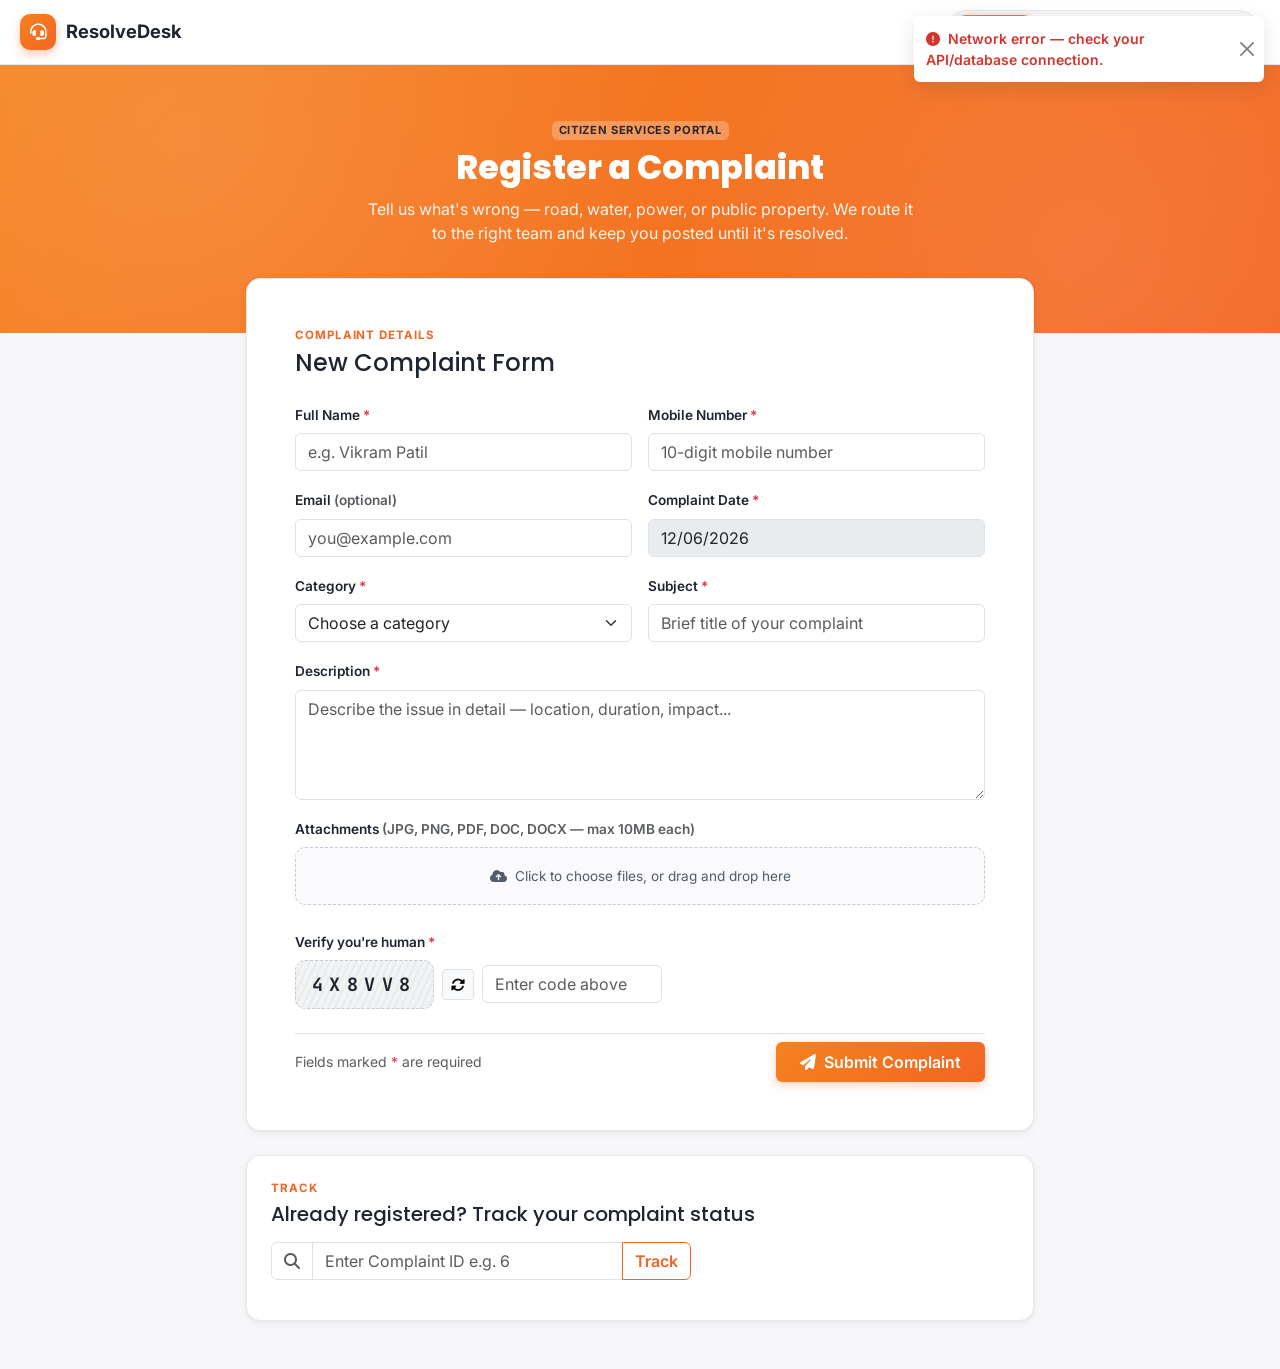
==== index.html @ b67fa954 "add replace Public Form to Index file" ====
<!DOCTYPE html>
<html lang="en">
<head>
<meta charset="UTF-8">
<meta name="viewport" content="width=device-width, initial-scale=1.0">
<title>ResolveDesk — Complaint Management System</title>
<link rel="preconnect" href="https://fonts.googleapis.com">
<link href="https://fonts.googleapis.com/css2?family=Poppins:wght@500;600;700;800&family=Inter:wght@400;500;600;700&family=JetBrains+Mono:wght@500;600&display=swap" rel="stylesheet">
<link rel="stylesheet" href="https://cdnjs.cloudflare.com/ajax/libs/bootstrap/5.3.3/css/bootstrap.min.css">
<link rel="stylesheet" href="https://cdnjs.cloudflare.com/ajax/libs/font-awesome/6.5.1/css/all.min.css">
<style>
:root{
  --brand-1:#f5821f;
  --brand-2:#f36523;
  --brand-grad: linear-gradient(135deg, var(--brand-1), var(--brand-2));
  --ink:#1e2530;
  --ink-soft:#525b6b;
  --bg:#f7f7f9;
  --card:#ffffff;
  --line:#e8e8ec;
  --st-pending:#8a8f98;
  --st-assigned:#2f6fed;
  --st-progress:#f36523;
  --st-completed:#1aa260;
  --st-closed:#0b6b3a;
  --st-rejected:#d5342c;
  --radius:14px;
  --shadow: 0 2px 10px rgba(30,37,48,.06), 0 1px 2px rgba(30,37,48,.05);
}
*{box-sizing:border-box;}
body{
  font-family:'Inter',sans-serif;
  background:var(--bg);
  color:var(--ink);
  margin:0;
}
h1,h2,h3,h4,h5,.brand-font{font-family:'Poppins',sans-serif;}
.mono{font-family:'JetBrains Mono',monospace;}
a{text-decoration:none;}

/* ---------- Topbar ---------- */
.topbar{
  background:var(--card);
  border-bottom:1px solid var(--line);
  padding:.65rem 1.25rem;
  display:flex;
  align-items:center;
  justify-content:space-between;
  position:sticky;
  top:0;
  z-index:1000;
}
.brand{
  display:flex;
  align-items:center;
  gap:.6rem;
  font-weight:700;
  font-size:1.15rem;
}
.brand .mark{
  width:36px;height:36px;border-radius:10px;
  background:var(--brand-grad);
  display:flex;align-items:center;justify-content:center;
  color:#fff;font-size:1.05rem;
  box-shadow:0 4px 10px rgba(243,101,35,.35);
}
.role-switch{
  display:flex;
  background:var(--bg);
  border:1px solid var(--line);
  border-radius:999px;
  padding:4px;
  gap:2px;
}
.role-switch button{
  border:none;background:transparent;
  padding:.4rem 1rem;
  border-radius:999px;
  font-weight:600;
  font-size:.85rem;
  color:var(--ink-soft);
  transition:.15s;
}
.role-switch button.active{
  background:var(--brand-grad);
  color:#fff;
  box-shadow:0 2px 8px rgba(243,101,35,.35);
}

/* ---------- Layout ---------- */
.app-shell{display:flex; min-height:calc(100vh - 62px);}
.sidebar{
  width:250px;
  background:var(--ink);
  color:#c9cedb;
  flex-shrink:0;
  padding:1.1rem .8rem;
}
.sidebar .side-section-title{
  font-size:.7rem;
  text-transform:uppercase;
  letter-spacing:.08em;
  color:#7c8394;
  margin:1.1rem .6rem .4rem;
  font-weight:700;
}
.sidebar a.nav-item{
  display:flex;align-items:center;gap:.65rem;
  padding:.55rem .7rem;
  border-radius:9px;
  color:#c9cedb;
  font-size:.89rem;
  font-weight:500;
  margin-bottom:2px;
}
.sidebar a.nav-item i{width:18px;text-align:center;color:#8890a0;}
.sidebar a.nav-item:hover{background:#2a3140;color:#fff;}
.sidebar a.nav-item.active{
  background:var(--brand-grad);
  color:#fff;
}
.sidebar a.nav-item.active i{color:#fff;}
.main{flex:1; padding:1.4rem 1.6rem; min-width:0;}

/* ---------- Cards ---------- */
.card-flat{
  background:var(--card);
  border:1px solid var(--line);
  border-radius:var(--radius);
  box-shadow:var(--shadow);
}
.stat-card{
  padding:1.1rem 1.2rem;
  display:flex;
  align-items:center;
  gap:.9rem;
}
.stat-card .icon-wrap{
  width:46px;height:46px;border-radius:12px;
  display:flex;align-items:center;justify-content:center;
  font-size:1.1rem;color:#fff;flex-shrink:0;
}
.stat-card .num{font-size:1.5rem;font-weight:700;font-family:'Poppins',sans-serif;line-height:1;}
.stat-card .label{font-size:.78rem;color:var(--ink-soft);font-weight:500;margin-top:2px;}

/* ---------- Badges ---------- */
.badge-status{
  padding:.32rem .7rem;
  border-radius:999px;
  font-size:.72rem;
  font-weight:600;
  color:#fff;
  letter-spacing:.02em;
  display:inline-block;
}
.b-pending, .bar.b-Pending {background:var(--st-pending);}
.b-assigned, .bar.b-assigned {background:var(--st-assigned);}
.b-progress, .bar.b-progress {background:var(--st-progress);}
.b-completed, .bar.b-completed {background:var(--st-completed);}
.b-closed, .bar.b-closed {background:var(--st-closed);}
.b-rejected, .bar.b-rejected {background:var(--st-rejected);}

.priority-High{color:#d5342c;font-weight:700;}
.priority-Medium{color:#c98a12;font-weight:700;}
.priority-Low{color:#1aa260;font-weight:700;}

/* ---------- Buttons ---------- */
.btn-brand{
  background:var(--brand-grad);
  border:none;color:#fff;font-weight:600;
  box-shadow:0 3px 10px rgba(243,101,35,.3);
}
.btn-brand:hover{color:#fff; filter:brightness(1.05);}
.btn-outline-brand{
  border:1.5px solid var(--brand-2);
  color:var(--brand-2);
  font-weight:600;
  background:transparent;
}
.btn-outline-brand:hover{background:var(--brand-2);color:#fff;}

/* ---------- Tables ---------- */
.table-clean thead th{
  font-size:.72rem;
  text-transform:uppercase;
  letter-spacing:.05em;
  color:var(--ink-soft);
  background:#fafafb;
  border-bottom:1px solid var(--line);
  font-weight:700;
  white-space:nowrap;
}
.table-clean td{
  font-size:.87rem;
  vertical-align:middle;
}
.table-clean tbody tr:hover{background:#fff8f2;}
.icon-btn{
  width:32px;height:32px;border-radius:8px;
  display:inline-flex;align-items:center;justify-content:center;
  border:1px solid var(--line);
  background:#fff;color:var(--ink-soft);
  margin-right:3px;
  font-size:.8rem;
}
.icon-btn:hover{background:var(--bg);}
.icon-btn.view:hover{color:#2f6fed;border-color:#2f6fed;}
.icon-btn.edit:hover{color:var(--brand-2);border-color:var(--brand-2);}
.icon-btn.del:hover{color:#d5342c;border-color:#d5342c;}

/* ---------- Public page ---------- */
.public-hero{
  background:var(--brand-grad);
  color:#fff;
  padding:3.2rem 1rem 5.5rem;
  text-align:center;
  position:relative;
  overflow:hidden;
}
.public-hero::before{
  content:"";
  position:absolute; inset:0;
  background-image: radial-gradient(circle at 15% 30%, rgba(255,255,255,.12) 0, transparent 45%),
                     radial-gradient(circle at 85% 70%, rgba(255,255,255,.10) 0, transparent 40%);
}
.public-hero h1{font-size:2.1rem;font-weight:800;position:relative;}
.public-hero p{opacity:.92;max-width:560px;margin:.5rem auto 0;position:relative;}
.form-shell{
  max-width:820px;
  margin:-3.4rem auto 3rem;
  padding:0 1rem;
  position:relative;
}
.section-label{
  font-size:.72rem;font-weight:700;letter-spacing:.08em;
  text-transform:uppercase;color:var(--brand-2);
  margin-bottom:.3rem;
}
.form-label{font-weight:600;font-size:.85rem;color:var(--ink);}
.form-control:focus,.form-select:focus{
  border-color:var(--brand-2);
  box-shadow:0 0 0 .2rem rgba(243,101,35,.15);
}
.captcha-box{
  background:#f2f3f5;
  border:1px dashed #c7c9d1;
  border-radius:10px;
  padding:.6rem 1rem;
  font-family:'JetBrains Mono',monospace;
  font-weight:700;
  letter-spacing:.35em;
  font-size:1.15rem;
  color:var(--ink);
  user-select:none;
  display:inline-block;
  background-image: repeating-linear-gradient(115deg, rgba(0,0,0,.03) 0 2px, transparent 2px 6px);
}
.file-drop{
  border:1.5px dashed #c7c9d1;
  border-radius:10px;
  padding:1.1rem;
  text-align:center;
  color:var(--ink-soft);
  background:#fafafc;
  cursor:pointer;
  font-size:.85rem;
}
.file-drop:hover{border-color:var(--brand-2); color:var(--brand-2);}
.file-chip{
  display:inline-flex;align-items:center;gap:.4rem;
  background:#fff2e8;color:var(--brand-2);
  border:1px solid #ffd9b8;
  border-radius:8px;
  padding:.25rem .6rem;
  font-size:.78rem;
  margin:3px 4px 0 0;
}
.file-chip i.remove{cursor:pointer;color:#b3552a;}

/* ---------- Timeline / Stepper (signature element) ---------- */
.stepper{
  display:flex;
  align-items:flex-start;
  justify-content:space-between;
  padding:1.2rem .5rem .4rem;
  position:relative;
}
.stepper::before{
  content:"";
  position:absolute;
  top:31px; left:8%; right:8%;
  height:3px;
  background:var(--line);
  z-index:0;
}
.stepper .step{
  position:relative;z-index:1;
  flex:1;
  display:flex;flex-direction:column;align-items:center;
  text-align:center;
}
.stepper .dot{
  width:38px;height:38px;border-radius:50%;
  background:#fff;border:3px solid var(--line);
  display:flex;align-items:center;justify-content:center;
  color:#c3c6cf; font-size:.85rem;
  transition:.2s;
}
.stepper .step.done .dot{
  background:var(--brand-grad);border-color:transparent;color:#fff;
  box-shadow:0 3px 8px rgba(243,101,35,.35);
}
.stepper .step.current .dot{
  border-color:var(--brand-2); color:var(--brand-2); background:#fff8f2;
  animation:pulse 1.8s infinite;
}
@keyframes pulse{
  0%{box-shadow:0 0 0 0 rgba(243,101,35,.35);}
  70%{box-shadow:0 0 0 8px rgba(243,101,35,0);}
  100%{box-shadow:0 0 0 0 rgba(243,101,35,0);}
}
.stepper .step-label{font-size:.72rem;font-weight:600;margin-top:.4rem;color:var(--ink-soft);max-width:80px;}
.stepper .step.done .step-label, .stepper .step.current .step-label{color:var(--ink);}

/* ---------- Misc ---------- */
.chart-bars{display:flex;align-items:flex-end;gap:.9rem;height:160px;padding:0 .3rem;}
.chart-bars .bar-col{flex:1;display:flex;flex-direction:column;align-items:center;justify-content:flex-end;height:100%;}
.chart-bars .bar{width:100%;max-width:34px;border-radius:6px 6px 0 0;background:var(--brand-grad);transition:.4s;}
.chart-bars .bar-val{font-size:.72rem;font-weight:700;margin-bottom:2px;}
.chart-bars .bar-name{font-size:.68rem;color:var(--ink-soft);margin-top:.4rem;text-align:center;}

.section-title{font-weight:700;font-size:1.05rem;margin-bottom:0;}
.page-header{display:flex;align-items:center;justify-content:space-between;margin-bottom:1.1rem;flex-wrap:wrap;gap:.6rem;}
.thumb-preview{width:64px;height:64px;object-fit:cover;border-radius:8px;border:1px solid var(--line);}
.empty-state{padding:3rem 1rem;text-align:center;color:var(--ink-soft);}
.empty-state i{font-size:2.2rem;color:#d8dae0;margin-bottom:.6rem;}
.view-page{display:none;}
.view-page.active{display:block;}
.toast-container{z-index:2000;}
.progress-thin{height:6px;border-radius:4px;}
.progress-thin .progress-bar{background:var(--brand-grad);}
::-webkit-scrollbar{width:8px;height:8px;}
::-webkit-scrollbar-thumb{background:#d8dae0;border-radius:4px;}

@media (max-width: 991px){
  .sidebar{position:fixed; left:-260px; top:62px; bottom:0; z-index:999; transition:.25s; overflow-y:auto;}
  .sidebar.open{left:0;}
  .main{padding:1rem;}
}
</style>
</head>
<body>

<!-- ============ TOPBAR ============ -->
<div class="topbar">
  <div class="d-flex align-items-center gap-3">
    <button class="btn btn-sm btn-light border d-lg-none" id="sidebarToggle"><i class="fa-solid fa-bars"></i></button>
    <div class="brand"><span class="mark"><i class="fa-solid fa-headset"></i></span> ResolveDesk</div>
  </div>
  <div class="role-switch" id="roleSwitch">
    <button data-role="public" class="active"><i class="fa-solid fa-user me-1"></i>Public</button>
    <button data-role="admin"><i class="fa-solid fa-user-shield me-1"></i>Admin</button>
    <button data-role="employee"><i class="fa-solid fa-user-gear me-1"></i>Employee</button>
  </div>
</div>

<!-- ============ TOAST HOST ============ -->
<div class="toast-container position-fixed top-0 end-0 p-3" id="toastHost"></div>

<div id="app"></div>

<!-- Bootstrap Bundle -->
<script src="https://cdnjs.cloudflare.com/ajax/libs/bootstrap/5.3.3/js/bootstrap.bundle.min.js"></script>
<script>
/* =======================================================================
   RESOLVEDESK — Complaint Management System (PHP + MySQL backend)
   ======================================================================= */

const API = "api"; // relative path to the api/ folder

const STATUS_ORDER = ["Pending","Assigned","In Progress","Completed","Closed"];
const STATUS_BADGE = {
  "Pending":"b-pending","Assigned":"b-assigned","In Progress":"b-progress",
  "Completed":"b-completed","Closed":"b-closed","Rejected":"b-rejected"
};
const CATEGORIES = ["Water Supply","Electricity","Road & Infrastructure","Sanitation","Noise Pollution","Public Property Damage","Street Lighting","Other"];
const DEPARTMENTS = ["Public Works","Electrical","Water Board","Sanitation","Administration"];

let currentUser = null; // { id, username, role, employee_id, display_name }
let state = { adminSection:"dashboard", filters:{status:"",category:"",search:""} };
let pendingFiles = { reg: [], before: [], after: [] };
let currentCaptcha = "";
let cache = { employees: [], complaints: [] };

/* ---------------- generic API helper ---------------- */
async function api(endpoint, { method = "GET", params = null, form = null } = {}) {
  let url = `${API}/${endpoint}`;
  const opts = { method, credentials: "include" };
  if (method === "GET" && params) {
    url += "?" + new URLSearchParams(params).toString();
  } else if (form) {
    opts.body = form; // FormData — browser sets multipart headers automatically
  } else if (params) {
    opts.headers = { "Content-Type": "application/x-www-form-urlencoded" };
    opts.body = new URLSearchParams(params).toString();
  }
  let res, data;
  try {
    res = await fetch(url, opts);
    data = await res.json();
  } catch (err) {
    showToast("Network error — check your API/database connection.", "error");
    throw err;
  }
  if (!data.success) {
    showToast(data.message || "Something went wrong.", "error");
    throw new Error(data.message || "API error");
  }
  return data;
}

/* ---------------- utils ---------------- */
function fmtDate(d){ if(!d) return "—"; const dt = new Date(d); return dt.toLocaleDateString('en-IN',{day:'2-digit',month:'short',year:'numeric'}); }
function fmtDateTime(d){ if(!d) return "—"; const dt = new Date(d); return dt.toLocaleString('en-IN',{day:'2-digit',month:'short',year:'numeric',hour:'2-digit',minute:'2-digit'}); }
function empName(id, list){ const e = (list||cache.employees).find(x=>String(x.id)===String(id)); return e ? e.name : "Unassigned"; }
function escapeHtml(s){ return (s==null?"":String(s)).replace(/[&<>"']/g, m=>({'&':'&amp;','<':'&lt;','>':'&gt;','"':'&quot;',"'":'&#39;'}[m])); }
function fileUrl(path){ return path; } // uploads/... paths are already relative to project root

function showToast(msg, type="success"){
  const icon = type==="success" ? "fa-circle-check" : type==="error" ? "fa-circle-exclamation" : "fa-circle-info";
  const bg = type==="success" ? "#1aa260" : type==="error" ? "#d5342c" : "#2f6fed";
  const el = document.createElement("div");
  el.className = "toast align-items-center border-0 show mb-2";
  el.style.background = "#fff";
  el.style.borderLeft = `4px solid ${bg}`;
  el.style.boxShadow = "0 6px 20px rgba(30,37,48,.12)";
  el.innerHTML = `<div class="d-flex">
      <div class="toast-body fw-semibold" style="color:${bg}"><i class="fa-solid ${icon} me-2"></i>${escapeHtml(msg)}</div>
      <button type="button" class="btn-close me-2 m-auto" onclick="this.closest('.toast').remove()"></button>
    </div>`;
  document.getElementById("toastHost").appendChild(el);
  setTimeout(()=>el.remove(), 4200);
}

function setBusy(on){
  document.getElementById("app").style.opacity = on ? .55 : 1;
  document.getElementById("app").style.pointerEvents = on ? "none" : "auto";
}

function genCaptcha(){
  const chars = "ABCDEFGHJKMNPQRSTUVWXYZ23456789";
  let s = "";
  for(let i=0;i<6;i++) s += chars[Math.floor(Math.random()*chars.length)];
  currentCaptcha = s;
  const box = document.getElementById("captchaText");
  if(box) box.textContent = s;
}

function buildStepper(status){
  const idx = STATUS_ORDER.indexOf(status);
  const icons = ["fa-file-circle-plus","fa-user-check","fa-screwdriver-wrench","fa-clipboard-check","fa-box-archive"];
  return `<div class="stepper">
    ${STATUS_ORDER.map((s,i)=>{
      let cls = i < idx ? "done" : i===idx ? "current" : "";
      return `<div class="step ${cls}">
        <div class="dot"><i class="fa-solid ${icons[i]}"></i></div>
        <div class="step-label">${s}</div>
      </div>`;
    }).join("")}
  </div>`;
}

function renderFileChips(containerId, files, tag){
  const el = document.getElementById(containerId);
  if(!el) return;
  if(!files.length){ el.innerHTML = ""; return; }
  el.innerHTML = files.map((f,i)=>`<span class="file-chip"><i class="fa-solid fa-paperclip"></i>${escapeHtml(f.name)} <i class="fa-solid fa-xmark remove" onclick="removeFile('${tag}',${i},'${containerId}')"></i></span>`).join("");
}
function removeFile(tag, idx, containerId){
  pendingFiles[tag].splice(idx,1);
  renderFileChips(containerId, pendingFiles[tag], tag);
}
/* =======================================================================
   PUBLIC VIEW — Register Complaint
   ======================================================================= */
function renderPublic(){
  pendingFiles.reg = [];
  const html = `
  <div class="public-hero">
    <span class="badge bg-white text-dark bg-opacity-25 mb-2" style="letter-spacing:.06em;font-size:.7rem;">CITIZEN SERVICES PORTAL</span>
    <h1>Register a Complaint</h1>
    <p>Tell us what's wrong — road, water, power, or public property. We route it to the right team and keep you posted until it's resolved.</p>
  </div>
  <div class="form-shell">
    <div class="card-flat p-4 p-md-5">
      <div class="section-label">Complaint Details</div>
      <h4 class="mb-4">New Complaint Form</h4>
      <form id="complaintForm" novalidate>
        <div class="row g-3">
          <div class="col-md-6">
            <label class="form-label">Full Name <span class="text-danger">*</span></label>
            <input type="text" class="form-control" id="f_name" required placeholder="e.g. Vikram Patil">
          </div>
          <div class="col-md-6">
            <label class="form-label">Mobile Number <span class="text-danger">*</span></label>
            <input type="tel" class="form-control" id="f_mobile" required pattern="[0-9]{10}" maxlength="10" placeholder="10-digit mobile number">
          </div>
          <div class="col-md-6">
            <label class="form-label">Email <span class="text-muted">(optional)</span></label>
            <input type="email" class="form-control" id="f_email" placeholder="you@example.com">
          </div>
          <div class="col-md-6">
            <label class="form-label">Complaint Date <span class="text-danger">*</span></label>
            <input type="date" class="form-control" id="f_date" required disabled>
          </div>
          <div class="col-md-6">
            <label class="form-label">Category <span class="text-danger">*</span></label>
            <select class="form-select" id="f_category" required>
              <option value="" selected disabled>Choose a category</option>
              ${CATEGORIES.map(c=>`<option value="${c}">${c}</option>`).join("")}
            </select>
          </div>
          <div class="col-md-6">
            <label class="form-label">Subject <span class="text-danger">*</span></label>
            <input type="text" class="form-control" id="f_subject" required placeholder="Brief title of your complaint">
          </div>
          <div class="col-12">
            <label class="form-label">Description <span class="text-danger">*</span></label>
            <textarea class="form-control" id="f_desc" rows="4" required placeholder="Describe the issue in detail — location, duration, impact..."></textarea>
          </div>
          <div class="col-12">
            <label class="form-label">Attachments <span class="text-muted">(JPG, PNG, PDF, DOC, DOCX — max 10MB each)</span></label>
            <label class="file-drop d-block" for="f_files">
              <i class="fa-solid fa-cloud-arrow-up me-2"></i>Click to choose files, or drag and drop here
            </label>
            <input type="file" id="f_files" class="d-none" multiple accept=".jpg,.jpeg,.png,.pdf,.doc,.docx">
            <div id="f_files_list" class="mt-2"></div>
          </div>
          <div class="col-12">
            <label class="form-label">Verify you're human <span class="text-danger">*</span></label>
            <div class="d-flex align-items-center gap-2 flex-wrap">
              <span class="captcha-box" id="captchaText"></span>
              <button type="button" class="btn btn-sm btn-light border" onclick="genCaptcha()"><i class="fa-solid fa-rotate"></i></button>
              <input type="text" class="form-control" id="f_captcha" style="max-width:180px" placeholder="Enter code above" required>
            </div>
          </div>
        </div>
        <div class="d-flex justify-content-between align-items-center mt-4 pt-2 border-top">
          <small class="text-muted">Fields marked <span class="text-danger">*</span> are required</small>
          <button type="submit" class="btn btn-brand px-4 py-2"><i class="fa-solid fa-paper-plane me-2"></i>Submit Complaint</button>
        </div>
      </form>
    </div>

    <div class="card-flat p-4 mt-4">
      <div class="section-label">Track</div>
      <h5 class="mb-3">Already registered? Track your complaint status</h5>
      <div class="input-group" style="max-width:420px">
        <span class="input-group-text bg-white"><i class="fa-solid fa-magnifying-glass text-muted"></i></span>
        <input type="text" class="form-control" id="trackId" placeholder="Enter Complaint ID e.g. 6">
        <button class="btn btn-outline-brand" onclick="trackComplaint()">Track</button>
      </div>
      <div id="trackResult" class="mt-3"></div>
    </div>
  </div>`;
  document.getElementById("app").innerHTML = html;
  document.getElementById("f_date").value = new Date().toISOString().slice(0,10);
  genCaptcha();

  document.getElementById("f_files").addEventListener("change", (e)=>{
    pendingFiles.reg = Array.from(e.target.files);
    renderFileChips("f_files_list", pendingFiles.reg, "reg");
  });

  document.getElementById("complaintForm").addEventListener("submit", async (e)=>{
    e.preventDefault();
    const mobile = document.getElementById("f_mobile").value.trim();
    const captchaVal = document.getElementById("f_captcha").value.trim().toUpperCase();
    if(!/^[0-9]{10}$/.test(mobile)){ showToast("Please enter a valid 10-digit mobile number.","error"); return; }
    if(captchaVal !== currentCaptcha){ showToast("Captcha does not match. Please try again.","error"); genCaptcha(); document.getElementById("f_captcha").value=""; return; }

    const fd = new FormData();
    fd.append("action","create");
    fd.append("name", document.getElementById("f_name").value.trim());
    fd.append("mobile", mobile);
    fd.append("email", document.getElementById("f_email").value.trim());
    fd.append("subject", document.getElementById("f_subject").value.trim());
    fd.append("category", document.getElementById("f_category").value);
    fd.append("description", document.getElementById("f_desc").value.trim());
    fd.append("date", document.getElementById("f_date").value);
    pendingFiles.reg.forEach(f => fd.append("attachments[]", f));

    setBusy(true);
    try{
      const res = await api("complaints.php", { method:"POST", form: fd });
      showToast(res.message);
      renderPublic();
    } catch(_) { /* toast already shown */ }
    finally { setBusy(false); }
  });
}

async function trackComplaint(){
  const id = document.getElementById("trackId").value.trim();
  const box = document.getElementById("trackResult");
  if(!id){ return; }
  try{
    const res = await api("complaints.php", { params:{action:"track", id} });
    const c = res.complaint;
    box.innerHTML = `
      <div class="border rounded-3 p-3">
        <div class="d-flex justify-content-between flex-wrap gap-2 mb-2">
          <div><span class="mono text-muted">#${c.id}</span> — <strong>${escapeHtml(c.subject)}</strong></div>
          <span class="badge-status ${STATUS_BADGE[c.status]}">${c.status}</span>
        </div>
        ${buildStepper(c.status)}
      </div>`;
  } catch(_) {
    box.innerHTML = `<div class="alert alert-light border text-muted mb-0"><i class="fa-solid fa-circle-info me-2"></i>No complaint found with that ID.</div>`;
  }
}

/* =======================================================================
   LOGIN — for Admin / Employee roles
   ======================================================================= */
function renderLogin(role){
  const isAdmin = role === "admin";
  const html = `
  <div class="d-flex align-items-center justify-content-center" style="min-height:calc(100vh - 62px);">
    <div class="card-flat p-4 p-md-5" style="max-width:400px; width:100%;">
      <div class="text-center mb-4">
        <span class="mark d-inline-flex" style="width:52px;height:52px;border-radius:14px;background:var(--brand-grad);align-items:center;justify-content:center;color:#fff;font-size:1.3rem;">
          <i class="fa-solid ${isAdmin?'fa-user-shield':'fa-user-gear'}"></i>
        </span>
        <h4 class="mt-3 mb-0">${isAdmin?'Admin':'Employee'} Login</h4>
        <small class="text-muted">${isAdmin?'Sign in to manage complaints and staff':'Sign in to view complaints assigned to you'}</small>
      </div>
      <form id="loginForm">
        <div class="mb-3">
          <label class="form-label">${isAdmin?'Username':'Mobile Number (username)'}</label>
          <input class="form-control" id="l_user" required placeholder="${isAdmin?'admin':'e.g. 9876543210'}">
        </div>
        <div class="mb-3">
          <label class="form-label">Password</label>
          <input type="password" class="form-control" id="l_pass" required placeholder="••••••••">
        </div>
        <button type="submit" class="btn btn-brand w-100 py-2">Sign In</button>
      </form>
      <div class="text-center mt-3">
        <small class="text-muted">Demo: ${isAdmin? 'admin / admin123' : 'any employee mobile / emp123'}</small>
      </div>
    </div>
  </div>`;
  document.getElementById("app").innerHTML = html;

  document.getElementById("loginForm").addEventListener("submit", async (e)=>{
    e.preventDefault();
    const username = document.getElementById("l_user").value.trim();
    const password = document.getElementById("l_pass").value;
    setBusy(true);
    try{
      const res = await api("auth.php", { method:"POST", params:{action:"login", username, password} });
      currentUser = res.user;
      showToast(`Welcome, ${currentUser.display_name}.`);
      if(currentUser.role === "admin"){ state.adminSection="dashboard"; await renderAdmin(); }
      else { await renderEmployee(); }
    } catch(_) { /* toast shown */ }
    finally { setBusy(false); }
  });
}

async function logout(){
  try{ await api("auth.php", { method:"POST", params:{action:"logout"} }); } catch(_){}
  currentUser = null;
  setRole("public");
}
/* =======================================================================
   ADMIN VIEW
   ======================================================================= */
const ADMIN_NAV = [
  {section:"nav", label:"Main"},
  {key:"dashboard", label:"Dashboard", icon:"fa-gauge-high"},
  {section:"nav", label:"Master Data"},
  {key:"employees", label:"Employee Master", icon:"fa-id-card-clip"},
  {key:"categories", label:"Categories", icon:"fa-tags"},
  {section:"nav", label:"Complaints"},
  {key:"all", label:"All Complaints", icon:"fa-list-check"},
  {key:"pending", label:"Pending", icon:"fa-hourglass-half"},
  {key:"assigned", label:"Assigned", icon:"fa-user-check"},
  {key:"progress", label:"In Progress", icon:"fa-screwdriver-wrench"},
  {key:"completed", label:"Completed", icon:"fa-clipboard-check"},
  {key:"closed", label:"Closed", icon:"fa-box-archive"},
  {section:"nav", label:"Reports"},
  {key:"reports", label:"Reports", icon:"fa-chart-column"},
  {section:"nav", label:"Settings"},
  {key:"users", label:"Users & Roles", icon:"fa-users-gear"}
];

async function renderAdmin(){
  const html = `
  <div class="app-shell">
    <div class="sidebar" id="adminSidebar">
      ${ADMIN_NAV.map(item=>{
        if(item.section) return `<div class="side-section-title">${item.label}</div>`;
        return `<a href="#" class="nav-item ${state.adminSection===item.key?'active':''}" onclick="setAdminSection('${item.key}');return false;"><i class="fa-solid ${item.icon}"></i>${item.label}</a>`;
      }).join("")}
      <div class="side-section-title">Account</div>
      <a href="#" class="nav-item" onclick="logout();return false;"><i class="fa-solid fa-right-from-bracket"></i>Logout (${escapeHtml(currentUser.display_name)})</a>
    </div>
    <div class="main" id="adminMain"><div class="empty-state"><i class="fa-solid fa-spinner fa-spin d-block"></i>Loading…</div></div>
  </div>`;
  document.getElementById("app").innerHTML = html;
  await renderAdminSection();
}

async function setAdminSection(key){
  state.adminSection = key;
  state.filters = {status:"",category:"",search:""};
  document.querySelectorAll("#adminSidebar .nav-item").forEach(a=>a.classList.remove("active"));
  await renderAdmin();
  document.getElementById("adminSidebar")?.classList.remove("open");
}

async function renderAdminSection(){
  const main = document.getElementById("adminMain");
  const key = state.adminSection;
  try{
    if(key==="dashboard") main.innerHTML = await adminDashboardHTML();
    else if(key==="employees") main.innerHTML = await employeeMasterHTML();
    else if(["all","pending","assigned","progress","completed","closed"].includes(key)) main.innerHTML = await complaintListHTML(key);
    else if(key==="reports") main.innerHTML = await reportsHTML();
    else if(key==="categories") main.innerHTML = categoriesHTML();
    else if(key==="users") main.innerHTML = usersRolesHTML();
    afterAdminRender(key);
  } catch(err){
    main.innerHTML = `<div class="empty-state"><i class="fa-solid fa-triangle-exclamation d-block"></i>Could not load this section. Check your API/database connection.</div>`;
  }
}

function afterAdminRender(key){
  if(key==="dashboard") drawDashboardChart();
}

/* ---- Dashboard ---- */
async function adminDashboardHTML(){
  const [statsRes, empRes, listRes] = await Promise.all([
    api("complaints.php", { params:{action:"stats"} }),
    api("employees.php", { params:{action:"list"} }),
    api("complaints.php", { params:{action:"list"} }),
  ]);
  cache.employees = empRes.employees;
  cache.complaints = listRes.complaints;
  const counts = statsRes.counts;
  const cards = [
    {label:"Total Complaints", num:statsRes.total, icon:"fa-inbox", color:"#525b6b"},
    {label:"Pending", num:counts["Pending"]||0, icon:"fa-hourglass-half", color:"var(--st-pending)"},
    {label:"Assigned", num:counts["Assigned"]||0, icon:"fa-user-check", color:"var(--st-assigned)"},
    {label:"In Progress", num:counts["In Progress"]||0, icon:"fa-screwdriver-wrench", color:"var(--st-progress)"},
    {label:"Completed", num:counts["Completed"]||0, icon:"fa-clipboard-check", color:"var(--st-completed)"},
    {label:"Closed", num:counts["Closed"]||0, icon:"fa-box-archive", color:"var(--st-closed)"},
    {label:"Employees", num:statsRes.employee_count, icon:"fa-people-group", color:"var(--brand-2)"}
  ];
  const recent = cache.complaints.slice(0,5);

  window.__dashCounts = counts;
  window.__dashEmployees = statsRes.by_employee;

  return `
  <div class="page-header">
    <div><h4 class="section-title mb-0">Dashboard</h4><small class="text-muted">Overview of all complaint activity</small></div>
    <span class="text-muted small"><i class="fa-regular fa-clock me-1"></i>${new Date().toLocaleString('en-IN',{dateStyle:'medium',timeStyle:'short'})}</span>
  </div>
  <div class="row g-3 mb-3">
    ${cards.map(c=>`
      <div class="col-6 col-md-4 col-xl-3">
        <div class="card-flat stat-card">
          <div class="icon-wrap" style="background:${c.color}"><i class="fa-solid ${c.icon}"></i></div>
          <div><div class="num">${c.num}</div><div class="label">${c.label}</div></div>
        </div>
      </div>`).join("")}
  </div>
  <div class="row g-3">
    <div class="col-lg-7">
      <div class="card-flat p-3 h-100">
        <h6 class="fw-bold mb-3">Recent Complaints</h6>
        <div class="table-responsive">
          <table class="table table-clean align-middle mb-0">
            <thead><tr><th>ID</th><th>Name</th><th>Subject</th><th>Category</th><th>Status</th></tr></thead>
            <tbody>
              ${recent.map(c=>`<tr style="cursor:pointer" onclick="openViewModal(${c.id})">
                <td class="mono text-muted">#${c.id}</td>
                <td>${escapeHtml(c.name)}</td>
                <td>${escapeHtml(c.subject)}</td>
                <td>${c.category}</td>
                <td><span class="badge-status ${STATUS_BADGE[c.status]}">${c.status}</span></td>
              </tr>`).join("") || `<tr><td colspan="5" class="text-center text-muted py-3">No complaints yet</td></tr>`}
            </tbody>
          </table>
        </div>
      </div>
    </div>
    <div class="col-lg-5">
      <div class="card-flat p-3 mb-3">
        <h6 class="fw-bold mb-2">Complaint Status Chart</h6>
        <div class="chart-bars" id="dashChart"></div>
      </div>
      <div class="card-flat p-3">
        <h6 class="fw-bold mb-3">Employee Performance</h6>
        ${statsRes.by_employee.map(e=>{
          const pct = e.assigned ? Math.round((e.done/e.assigned)*100) : 0;
          return `<div class="mb-2">
            <div class="d-flex justify-content-between small mb-1"><span>${escapeHtml(e.name)}</span><span class="text-muted">${e.done}/${e.assigned}</span></div>
            <div class="progress progress-thin"><div class="progress-bar" style="width:${pct}%"></div></div>
          </div>`;
        }).join("")}
      </div>
    </div>
  </div>
  ${complaintModalsHTML()}`;
}

function drawDashboardChart(){
  const el = document.getElementById("dashChart");
  if(!el || !window.__dashCounts) return;
  const counts = STATUS_ORDER.map(s=>window.__dashCounts[s]||0);
  const max = Math.max(...counts, 1);
  el.innerHTML = STATUS_ORDER.map((s,i)=>`
    <div class="bar-col">
      <div class="bar-val">${counts[i]}</div>
      <div class="bar b-${s.toLowerCase}" style="height:${(counts[i]/max*120)||2}px"></div>
      <div class="bar-name">${s}</div>
    </div>`).join("");
}

/* ---- Employee Master ---- */
async function employeeMasterHTML(){
  const res = await api("employees.php", { params:{action:"list"} });
  cache.employees = res.employees;
  return `
  <div class="page-header">
    <div><h4 class="section-title mb-0">Employee Master</h4><small class="text-muted">Manage field staff and departments</small></div>
    <button class="btn btn-brand" onclick="openEmployeeModal()"><i class="fa-solid fa-plus me-2"></i>Add Employee</button>
  </div>
  <div class="card-flat p-3">
    <div class="table-responsive">
      <table class="table table-clean align-middle mb-0">
        <thead><tr><th>Sr.No</th><th>Employee Name</th><th>Mobile</th><th>Department</th><th>Designation</th><th>Status</th><th class="text-end">Action</th></tr></thead>
        <tbody>
          ${cache.employees.map((e,i)=>`
          <tr>
            <td>${i+1}</td>
            <td class="fw-semibold">${escapeHtml(e.name)}</td>
            <td class="mono">${e.mobile}</td>
            <td>${e.department}</td>
            <td>${e.designation}</td>
            <td><span class="badge rounded-pill ${e.status==='Active'?'text-bg-success':'text-bg-secondary'}">${e.status}</span></td>
            <td class="text-end">
              <button class="icon-btn edit" onclick="openEmployeeModal(${e.id})" title="Edit"><i class="fa-solid fa-pen"></i></button>
              <button class="icon-btn del" onclick="deleteEmployee(${e.id})" title="Delete"><i class="fa-solid fa-trash"></i></button>
            </td>
          </tr>`).join("") || `<tr><td colspan="7" class="text-center text-muted py-4">No employees added yet</td></tr>`}
        </tbody>
      </table>
    </div>
  </div>

  <div class="modal fade" id="employeeModal" tabindex="-1">
    <div class="modal-dialog modal-lg modal-dialog-centered">
      <div class="modal-content">
        <div class="modal-header"><h5 class="modal-title" id="empModalTitle">Add Employee</h5><button class="btn-close" data-bs-dismiss="modal"></button></div>
        <div class="modal-body">
          <form id="employeeForm">
            <input type="hidden" id="e_id">
            <div class="row g-3">
              <div class="col-md-6"><label class="form-label">Employee Name</label><input class="form-control" id="e_name" required></div>
              <div class="col-md-6"><label class="form-label">Mobile Number</label><input class="form-control" id="e_mobile" required pattern="[0-9]{10}" maxlength="10"></div>
              <div class="col-md-6"><label class="form-label">Email</label><input type="email" class="form-control" id="e_email"></div>
              <div class="col-md-6"><label class="form-label">Department</label>
                <select class="form-select" id="e_department">${DEPARTMENTS.map(d=>`<option>${d}</option>`).join("")}</select>
              </div>
              <div class="col-md-6"><label class="form-label">Designation</label><input class="form-control" id="e_designation" required></div>
              <div class="col-md-6"><label class="form-label">Status</label>
                <select class="form-select" id="e_status"><option>Active</option><option>Inactive</option></select>
              </div>
              <div class="col-12"><label class="form-label">Address</label><textarea class="form-control" id="e_address" rows="2"></textarea></div>
            </div>
          </form>
        </div>
        <div class="modal-footer">
          <button class="btn btn-light border" data-bs-dismiss="modal" onclick="document.getElementById('employeeForm').reset()">Reset</button>
          <button class="btn btn-brand" onclick="saveEmployee()">Save</button>
        </div>
      </div>
    </div>
  </div>`;
}

function openEmployeeModal(id){
  const modalEl = document.getElementById("employeeModal");
  const modal = new bootstrap.Modal(modalEl);
  document.getElementById("employeeForm").reset();
  document.getElementById("e_id").value = "";
  document.getElementById("empModalTitle").textContent = "Add Employee";
  if(id){
    const e = cache.employees.find(x=>x.id===id);
    document.getElementById("empModalTitle").textContent = "Edit Employee";
    document.getElementById("e_id").value = e.id;
    document.getElementById("e_name").value = e.name;
    document.getElementById("e_mobile").value = e.mobile;
    document.getElementById("e_email").value = e.email || "";
    document.getElementById("e_department").value = e.department;
    document.getElementById("e_designation").value = e.designation;
    document.getElementById("e_status").value = e.status;
    document.getElementById("e_address").value = e.address || "";
  }
  modal.show();
}

async function saveEmployee(){
  const name = document.getElementById("e_name").value.trim();
  const mobile = document.getElementById("e_mobile").value.trim();
  const designation = document.getElementById("e_designation").value.trim();
  if(!name || !/^[0-9]{10}$/.test(mobile) || !designation){ showToast("Please fill all required fields correctly.","error"); return; }
  const id = document.getElementById("e_id").value;
  const params = {
    action: id ? "update" : "create",
    id: id || undefined,
    name, mobile, email: document.getElementById("e_email").value.trim(),
    department: document.getElementById("e_department").value, designation,
    status: document.getElementById("e_status").value,
    address: document.getElementById("e_address").value.trim()
  };
  setBusy(true);
  try{
    const res = await api("employees.php", { method:"POST", params });
    showToast(res.message);
    bootstrap.Modal.getInstance(document.getElementById("employeeModal")).hide();
    await renderAdminSection();
  } catch(_) {} finally { setBusy(false); }
}

async function deleteEmployee(id){
  if(!confirm("Delete this employee? This cannot be undone.")) return;
  setBusy(true);
  try{
    const res = await api("employees.php", { method:"POST", params:{action:"delete", id} });
    showToast(res.message, "error");
    await renderAdminSection();
  } catch(_) {} finally { setBusy(false); }
}

function categoriesHTML(){
  return `
  <div class="page-header"><h4 class="section-title mb-0">Categories</h4></div>
  <div class="card-flat p-3">
    <div class="d-flex flex-wrap gap-2">
      ${CATEGORIES.map(c=>`<span class="badge rounded-pill text-bg-light border px-3 py-2">${c}</span>`).join("")}
    </div>
  </div>`;
}

function usersRolesHTML(){
  return `
  <div class="page-header"><h4 class="section-title mb-0">Users & Roles</h4></div>
  <div class="row g-3">
    ${[
      {role:"Public User", perms:["Register Complaint","Upload Attachments","Track Complaint"], icon:"fa-user"},
      {role:"Admin", perms:["View Complaints","Assign Employee","Edit / Delete Complaint","Upload Work Photos","Generate Reports","Manage Employees"], icon:"fa-user-shield"},
      {role:"Employee", perms:["View Assigned Complaints","Add Remarks","Upload Before/After Photos","Mark Complaint Completed"], icon:"fa-user-gear"}
    ].map(r=>`
      <div class="col-md-4">
        <div class="card-flat p-3 h-100">
          <div class="d-flex align-items-center gap-2 mb-2"><i class="fa-solid ${r.icon}" style="color:var(--brand-2)"></i><h6 class="fw-bold mb-0">${r.role}</h6></div>
          <ul class="small text-muted ps-3 mb-0">${r.perms.map(p=>`<li>${p}</li>`).join("")}</ul>
        </div>
      </div>`).join("")}
  </div>`;
}
/* =======================================================================
   COMPLAINT LIST (All / filtered by status)
   ======================================================================= */
const SECTION_STATUS_MAP = {all:null, pending:"Pending", assigned:"Assigned", progress:"In Progress", completed:"Completed", closed:"Closed"};
const SECTION_TITLE_MAP = {all:"All Complaints", pending:"Pending Complaints", assigned:"Assigned Complaints", progress:"In Progress Complaints", completed:"Completed Complaints", closed:"Closed Complaints"};

async function complaintListHTML(sectionKey){
  const params = {action:"list"};
  const statusFilter = SECTION_STATUS_MAP[sectionKey];
  if(statusFilter) params.status = statusFilter;
  else if(state.filters.status) params.status = state.filters.status;
  if(state.filters.category) params.category = state.filters.category;
  if(state.filters.search) params.search = state.filters.search;

  const [listRes, empRes] = await Promise.all([
    api("complaints.php", { params }),
    api("employees.php", { params:{action:"list"} }),
  ]);
  cache.complaints = listRes.complaints;
  cache.employees = empRes.employees;
  const list = cache.complaints;

  return `
  <div class="page-header">
    <div><h4 class="section-title mb-0">${SECTION_TITLE_MAP[sectionKey]}</h4><small class="text-muted">${list.length} complaint(s) found</small></div>
    <div class="d-flex gap-2">
      <button class="btn btn-outline-brand btn-sm" onclick="exportData('excel')"><i class="fa-solid fa-file-excel me-1"></i>Export Excel</button>
      <button class="btn btn-outline-brand btn-sm" onclick="exportData('pdf')"><i class="fa-solid fa-file-pdf me-1"></i>Export PDF</button>
    </div>
  </div>
  <div class="card-flat p-3 mb-3">
    <div class="row g-2 align-items-end">
      <div class="col-md-4">
        <label class="form-label small mb-1">Search</label>
        <input class="form-control form-control-sm" placeholder="ID, name, subject, mobile" value="${escapeHtml(state.filters.search)}" onchange="state.filters.search=this.value; renderAdminSection();">
      </div>
      <div class="col-md-3">
        <label class="form-label small mb-1">Category</label>
        <select class="form-select form-select-sm" onchange="state.filters.category=this.value; renderAdminSection();">
          <option value="">All Categories</option>
          ${CATEGORIES.map(c=>`<option ${state.filters.category===c?'selected':''}>${c}</option>`).join("")}
        </select>
      </div>
      <div class="col-md-3">
        <label class="form-label small mb-1">Status</label>
        <select class="form-select form-select-sm" onchange="state.filters.status=this.value; renderAdminSection();" ${statusFilter?'disabled':''}>
          <option value="">All Status</option>
          ${STATUS_ORDER.map(s=>`<option ${state.filters.status===s?'selected':''}>${s}</option>`).join("")}
        </select>
      </div>
      <div class="col-md-2">
        <button class="btn btn-light border btn-sm w-100" onclick="state.filters={status:'',category:'',search:''}; renderAdminSection();"><i class="fa-solid fa-filter-circle-xmark me-1"></i>Clear</button>
      </div>
    </div>
  </div>
  <div class="card-flat p-3">
    <div class="table-responsive">
      <table class="table table-clean align-middle mb-0">
        <thead><tr><th>Sr.No</th><th>ID</th><th>Name</th><th>Subject</th><th>Date</th><th>Category</th><th>Priority</th><th>Status</th><th class="text-end">Action</th></tr></thead>
        <tbody>
          ${list.map((c,i)=>`
          <tr>
            <td>${i+1}</td>
            <td class="mono text-muted">#${c.id}</td>
            <td>${escapeHtml(c.name)}</td>
            <td>${escapeHtml(c.subject)}</td>
            <td>${fmtDate(c.complaint_date)}</td>
            <td>${c.category}</td>
            <td class="priority-${c.priority}">${c.priority}</td>
            <td><span class="badge-status ${STATUS_BADGE[c.status]}">${c.status}</span></td>
            <td class="text-end">
              <button class="icon-btn view" onclick="openViewModal(${c.id})" title="View"><i class="fa-solid fa-eye"></i></button>
              <button class="icon-btn edit" onclick="openUpdateModal(${c.id})" title="Update"><i class="fa-solid fa-pen"></i></button>
              <button class="icon-btn del" onclick="deleteComplaint(${c.id})" title="Delete"><i class="fa-solid fa-trash"></i></button>
            </td>
          </tr>`).join("") || `<tr><td colspan="9"><div class="empty-state"><i class="fa-solid fa-inbox d-block"></i>No complaints match your filters</div></td></tr>`}
        </tbody>
      </table>
    </div>
  </div>
  ${complaintModalsHTML()}`;
}

async function deleteComplaint(id){
  if(!confirm("Delete this complaint permanently?")) return;
  setBusy(true);
  try{
    const res = await api("complaints.php", { method:"POST", params:{action:"delete", id} });
    showToast(res.message, "error");
    await renderAdminSection();
  } catch(_) {} finally { setBusy(false); }
}

function exportData(type){
  showToast(`${type==='excel'?'Excel':'PDF'} export generated for current list.`, "info");
}

/* ---- Modals: View / Update / Assign (shared markup, filled dynamically) ---- */
function complaintModalsHTML(){
  return `
  <!-- VIEW MODAL -->
  <div class="modal fade" id="viewModal" tabindex="-1">
    <div class="modal-dialog modal-lg modal-dialog-centered modal-dialog-scrollable">
      <div class="modal-content"><div class="modal-body p-0" id="viewModalBody">
        <div class="empty-state"><i class="fa-solid fa-spinner fa-spin d-block"></i>Loading…</div>
      </div></div>
    </div>
  </div>

  <!-- UPDATE MODAL -->
  <div class="modal fade" id="updateModal" tabindex="-1">
    <div class="modal-dialog modal-lg modal-dialog-centered">
      <div class="modal-content">
        <div class="modal-header"><h5 class="modal-title">Update Complaint <span class="mono text-muted" id="upd_id_label"></span></h5><button class="btn-close" data-bs-dismiss="modal"></button></div>
        <div class="modal-body" id="updateModalBody"></div>
        <div class="modal-footer">
          <button class="btn btn-light border" data-bs-dismiss="modal">Cancel</button>
          <button class="btn btn-brand" onclick="saveUpdate()">Update Complaint</button>
        </div>
      </div>
    </div>
  </div>

  <!-- ASSIGN MODAL -->
  <div class="modal fade" id="assignModal" tabindex="-1">
    <div class="modal-dialog modal-dialog-centered">
      <div class="modal-content">
        <div class="modal-header"><h5 class="modal-title">Assign Complaint <span class="mono text-muted" id="assign_id_label"></span></h5><button class="btn-close" data-bs-dismiss="modal"></button></div>
        <div class="modal-body" id="assignModalBody"></div>
        <div class="modal-footer">
          <button class="btn btn-light border" data-bs-dismiss="modal">Cancel</button>
          <button class="btn btn-brand" onclick="saveAssign()">Assign</button>
        </div>
      </div>
    </div>
  </div>`;
}

async function openViewModal(id){
  const modal = new bootstrap.Modal(document.getElementById("viewModal"));
  modal.show();
  let c;
  try{
    const res = await api("complaints.php", { params:{action:"get", id} });
    c = res.complaint;
  } catch(_) { modal.hide(); return; }

  const photoChips = (arr) => arr.map(f=>`<a href="${fileUrl(f.file_path)}" target="_blank" class="file-chip text-decoration-none"><i class="fa-solid fa-image"></i><img src="./${fileUrl(f.file_path)} width="450" height="450""> ${escapeHtml(f.file_name)}</a>`).join("");

  document.getElementById("viewModalBody").innerHTML = `
    <div class="p-4 pb-0 d-flex justify-content-between align-items-start flex-wrap gap-2">
      <div>
        <div class="text-muted small mono">Complaint ID #${c.id}</div>
        <h5 class="mb-0">${escapeHtml(c.subject)}</h5>
      </div>
      <span class="badge-status ${STATUS_BADGE[c.status]}">${c.status}</span>
    </div>
    <div class="px-4">${buildStepper(c.status)}</div>
    <div class="px-4 pb-4">
      <div class="row g-3 small">
        <div class="col-md-6"><div class="text-muted">Name</div><div class="fw-semibold">${escapeHtml(c.name)}</div></div>
        <div class="col-md-6"><div class="text-muted">Mobile</div><div class="fw-semibold mono">${c.mobile}</div></div>
        <div class="col-md-6"><div class="text-muted">Date Raised</div><div class="fw-semibold">${fmtDate(c.complaint_date)}</div></div>
        <div class="col-md-6"><div class="text-muted">Category</div><div class="fw-semibold">${c.category}</div></div>
        <div class="col-md-6"><div class="text-muted">Assigned Employee</div><div class="fw-semibold">${c.employee_name || "Unassigned"}</div></div>
        <div class="col-md-6"><div class="text-muted">Priority</div><div class="fw-semibold priority-${c.priority}">${c.priority}</div></div>
        <div class="col-12"><div class="text-muted">Description</div><div>${escapeHtml(c.description)}</div></div>
        ${c.remark ? `<div class="col-12"><div class="text-muted">Latest Remark</div><div>${escapeHtml(c.remark)}</div></div>` : ""}
      </div>
      ${c.attachments.length ? `<div class="mt-3"><div class="text-muted small mb-1">Attachments</div>${photoChips(c.attachments)}</div>` : ""}
      <div class="row mt-3 g-3">
        ${c.before_photos.length ? `<div class="col-6"><div class="text-muted small mb-1">Before Work Photos</div>${photoChips(c.before_photos)}</div>` : ""}
        ${c.after_photos.length ? `<div class="col-6"><div class="text-muted small mb-1">After Work Photos</div>${photoChips(c.after_photos)}</div>` : ""}
      </div>
      ${c.logs && c.logs.length ? `<div class="mt-3 border-top pt-3">
        <div class="text-muted small mb-2">Status Timeline</div>
        ${c.logs.map(l=>`<div class="d-flex justify-content-between small border-bottom py-1">
          <span><span class="badge-status ${STATUS_BADGE[l.status]||''}" style="font-size:.65rem">${l.status}</span> ${l.remark?('— '+escapeHtml(l.remark)):''}</span>
          <span class="text-muted">${fmtDateTime(l.changed_at)} · ${escapeHtml(l.changed_by||'')}</span>
        </div>`).join("")}
      </div>` : ""}
      ${currentUser && currentUser.role==="admin" ? `<div class="d-flex gap-2 mt-4 border-top pt-3">
        <button class="btn btn-outline-brand btn-sm" data-bs-dismiss="modal" onclick="openAssignModal(${c.id})"><i class="fa-solid fa-user-plus me-1"></i>Assign</button>
        <button class="btn btn-brand btn-sm" data-bs-dismiss="modal" onclick="openUpdateModal(${c.id})"><i class="fa-solid fa-pen me-1"></i>Update</button>
      </div>` : `<div class="d-flex gap-2 mt-4 border-top pt-3">
        <button class="btn btn-brand btn-sm" data-bs-dismiss="modal" onclick="openUpdateModal(${c.id})"><i class="fa-solid fa-pen me-1"></i>Update Progress</button>
      </div>`}
    </div>`;
}

async function openUpdateModal(id){
  let c;
  try{ const res = await api("complaints.php", { params:{action:"get", id} }); c = res.complaint; }
  catch(_) { return; }

  document.getElementById("upd_id_label").textContent = "#"+c.id;
  pendingFiles.before = []; pendingFiles.after = [];
  const isAdmin = currentUser.role === "admin";
  document.getElementById("updateModalBody").innerHTML = `
    <input type="hidden" id="u_id" value="${c.id}">
    <div class="row g-3">
      <div class="col-md-6">
        <label class="form-label">Employee</label>
        <select class="form-select" id="u_employee" ${isAdmin?'':'disabled'}>
          <option value="">Unassigned</option>
          ${cache.employees.map(e=>`<option value="${e.id}" ${String(c.assigned_to)===String(e.id)?'selected':''}>${e.name} — ${e.mobile}</option>`).join("")}
        </select>
      </div>
      <div class="col-md-6">
        <label class="form-label">Status</label>
        <select class="form-select" id="u_status">
          ${STATUS_ORDER.concat(["Rejected"]).map(s=>`<option ${c.status===s?'selected':''}>${s}</option>`).join("")}
        </select>
      </div>
      <div class="col-12">
        <label class="form-label">Remark</label>
        <textarea class="form-control" id="u_remark" rows="3">${escapeHtml(c.remark||"")}</textarea>
      </div>
      <div class="col-md-6">
        <label class="form-label">Before Work Photos</label>
        <label class="file-drop d-block" for="u_before"><i class="fa-solid fa-camera me-2"></i>Upload before photos</label>
        <input type="file" id="u_before" class="d-none" multiple accept="image/*">
        <div id="u_before_list" class="mt-2"></div>
      </div>
      <div class="col-md-6">
        <label class="form-label">After Work Photos</label>
        <label class="file-drop d-block" for="u_after"><i class="fa-solid fa-camera-retro me-2"></i>Upload after photos</label>
        <input type="file" id="u_after" class="d-none" multiple accept="image/*">
        <div id="u_after_list" class="mt-2"></div>
      </div>
      <div class="col-md-6">
        <label class="form-label">Completion Date</label>
        <input type="date" class="form-control" id="u_completion" value="${c.completion_date||''}">
      </div>
    </div>`;
  document.getElementById("u_before").addEventListener("change", e=>{
    pendingFiles.before = Array.from(e.target.files);
    renderFileChips("u_before_list", pendingFiles.before, "before");
  });
  document.getElementById("u_after").addEventListener("change", e=>{
    pendingFiles.after = Array.from(e.target.files);
    renderFileChips("u_after_list", pendingFiles.after, "after");
  });
  new bootstrap.Modal(document.getElementById("updateModal")).show();
}

async function saveUpdate(){
  const id = document.getElementById("u_id").value;
  const fd = new FormData();
  fd.append("action","update");
  fd.append("id", id);
  fd.append("employee_id", document.getElementById("u_employee").value);
  fd.append("status", document.getElementById("u_status").value);
  fd.append("remark", document.getElementById("u_remark").value.trim());
  fd.append("completion_date", document.getElementById("u_completion").value);
  pendingFiles.before.forEach(f=>fd.append("before[]", f));
  pendingFiles.after.forEach(f=>fd.append("after[]", f));

  setBusy(true);
  try{
    const res = await api("complaints.php", { method:"POST", form: fd });
    showToast(res.message);
    bootstrap.Modal.getInstance(document.getElementById("updateModal")).hide();
    if(currentUser.role === "admin") await renderAdminSection();
    else await renderEmployee();
  } catch(_) {} finally { setBusy(false); }
}

function openAssignModal(id){
  const c = cache.complaints.find(x=>x.id===id);
  document.getElementById("assign_id_label").textContent = "#"+id;
  document.getElementById("assignModalBody").innerHTML = `
    <input type="hidden" id="a_id" value="${id}">
    <div class="mb-3">
      <label class="form-label">Employee</label>
      <select class="form-select" id="a_employee">
        <option value="">Select employee</option>
        ${cache.employees.filter(e=>e.status==='Active').map(e=>`<option value="${e.id}" ${c && String(c.assigned_to)===String(e.id)?'selected':''}>${e.name} — ${e.department}</option>`).join("")}
      </select>
    </div>
    <div class="mb-3">
      <label class="form-label">Priority</label>
      <select class="form-select" id="a_priority">
        ${["High","Medium","Low"].map(p=>`<option ${c && c.priority===p?'selected':''}>${p}</option>`).join("")}
      </select>
    </div>
    <div class="mb-3">
      <label class="form-label">Expected Completion Date</label>
      <input type="date" class="form-control" id="a_expected">
    </div>
    <div class="mb-1">
      <label class="form-label">Remark</label>
      <textarea class="form-control" id="a_remark" rows="2"></textarea>
    </div>`;
  new bootstrap.Modal(document.getElementById("assignModal")).show();
}

async function saveAssign(){
  const id = document.getElementById("a_id").value;
  const employee_id = document.getElementById("a_employee").value;
  if(!employee_id){ showToast("Please select an employee.","error"); return; }
  const params = {
    action:"assign", id, employee_id,
    priority: document.getElementById("a_priority").value,
    expected_date: document.getElementById("a_expected").value,
    remark: document.getElementById("a_remark").value.trim(),
  };
  setBusy(true);
  try{
    const res = await api("complaints.php", { method:"POST", params });
    showToast(res.message);
    bootstrap.Modal.getInstance(document.getElementById("assignModal")).hide();
    await renderAdminSection();
  } catch(_) {} finally { setBusy(false); }
}

/* =======================================================================
   REPORTS
   ======================================================================= */
async function reportsHTML(){
  const res = await api("complaints.php", { params:{action:"stats"} });
  const byCategory = res.by_category;
  const byEmployee = res.by_employee;
  return `
  <div class="page-header"><h4 class="section-title mb-0">Reports</h4></div>
  <div class="row g-3 mb-3">
    <div class="col-md-3 col-6"><button class="btn btn-outline-brand w-100 py-3" onclick="showToast('Daily report generated.','info')"><i class="fa-solid fa-calendar-day d-block mb-1"></i>Daily Report</button></div>
    <div class="col-md-3 col-6"><button class="btn btn-outline-brand w-100 py-3" onclick="showToast('Monthly report generated.','info')"><i class="fa-solid fa-calendar d-block mb-1"></i>Monthly Report</button></div>
    <div class="col-md-3 col-6"><button class="btn btn-outline-brand w-100 py-3" onclick="showToast('Pending complaint report generated.','info')"><i class="fa-solid fa-hourglass-half d-block mb-1"></i>Pending Report</button></div>
    <div class="col-md-3 col-6"><button class="btn btn-outline-brand w-100 py-3" onclick="showToast('Closed complaint report generated.','info')"><i class="fa-solid fa-box-archive d-block mb-1"></i>Closed Report</button></div>
  </div>
  <div class="row g-3">
    <div class="col-md-6">
      <div class="card-flat p-3">
        <h6 class="fw-bold mb-3">Category Wise Report</h6>
        ${byCategory.map(x=>`<div class="d-flex justify-content-between small border-bottom py-2"><span>${x.category}</span><span class="fw-semibold">${x.n}</span></div>`).join("") || `<div class="text-muted small">No data</div>`}
      </div>
    </div>
    <div class="col-md-6">
      <div class="card-flat p-3">
        <h6 class="fw-bold mb-3">Employee Wise Report</h6>
        ${byEmployee.map(x=>`<div class="d-flex justify-content-between small border-bottom py-2"><span>${escapeHtml(x.name)}</span><span class="fw-semibold">${x.assigned}</span></div>`).join("")}
      </div>
    </div>
  </div>
  <div class="d-flex gap-2 mt-3">
    <button class="btn btn-outline-brand btn-sm" onclick="exportData('excel')"><i class="fa-solid fa-file-excel me-1"></i>Export Excel</button>
    <button class="btn btn-outline-brand btn-sm" onclick="exportData('pdf')"><i class="fa-solid fa-file-pdf me-1"></i>Export PDF</button>
    <button class="btn btn-outline-brand btn-sm" onclick="window.print()"><i class="fa-solid fa-print me-1"></i>Print</button>
  </div>`;
}

/* =======================================================================
   EMPLOYEE VIEW
   ======================================================================= */
async function renderEmployee(){
  document.getElementById("app").innerHTML = `<div class="empty-state"><i class="fa-solid fa-spinner fa-spin d-block"></i>Loading…</div>`;
  let assigned = [];
  try{
    const res = await api("complaints.php", { params:{action:"list"} });
    assigned = res.complaints;
    cache.complaints = assigned;
    const empRes = await api("employees.php", { params:{action:"list"} });
    cache.employees = empRes.employees;
  } catch(_) {}

  const html = `
  <div class="app-shell">
    <div class="main" style="flex:1;">
      <div class="page-header">
        <div>
          <h4 class="section-title mb-0">My Assigned Complaints</h4>
          <small class="text-muted">Logged in as ${escapeHtml(currentUser.display_name)}</small>
        </div>
        <button class="btn btn-light border btn-sm" onclick="logout()"><i class="fa-solid fa-right-from-bracket me-1"></i>Logout</button>
      </div>
      <div class="row g-3 mb-3">
        <div class="col-md-4"><div class="card-flat stat-card"><div class="icon-wrap" style="background:var(--st-assigned)"><i class="fa-solid fa-clipboard-list"></i></div><div><div class="num">${assigned.length}</div><div class="label">Total Assigned</div></div></div></div>
        <div class="col-md-4"><div class="card-flat stat-card"><div class="icon-wrap" style="background:var(--st-progress)"><i class="fa-solid fa-screwdriver-wrench"></i></div><div><div class="num">${assigned.filter(c=>c.status==='In Progress').length}</div><div class="label">In Progress</div></div></div></div>
        <div class="col-md-4"><div class="card-flat stat-card"><div class="icon-wrap" style="background:var(--st-completed)"><i class="fa-solid fa-circle-check"></i></div><div><div class="num">${assigned.filter(c=>c.status==='Completed'||c.status==='Closed').length}</div><div class="label">Completed</div></div></div></div>
      </div>
      <div class="card-flat p-3">
        <div class="table-responsive">
          <table class="table table-clean align-middle mb-0">
            <thead><tr><th>ID</th><th>Subject</th><th>Category</th><th>Priority</th><th>Date</th><th>Status</th><th class="text-end">Action</th></tr></thead>
            <tbody>
              ${assigned.map(c=>`
              <tr>
                <td class="mono text-muted">#${c.id}</td>
                <td>${escapeHtml(c.subject)}</td>
                <td>${c.category}</td>
                <td class="priority-${c.priority}">${c.priority}</td>
                <td>${fmtDate(c.complaint_date)}</td>
                <td><span class="badge-status ${STATUS_BADGE[c.status]}">${c.status}</span></td>
                <td class="text-end">
                  <button class="icon-btn view" onclick="openViewModal(${c.id})" title="View"><i class="fa-solid fa-eye"></i></button>
                  <button class="icon-btn edit" onclick="openUpdateModal(${c.id})" title="Update Progress"><i class="fa-solid fa-pen"></i></button>
                </td>
              </tr>`).join("") || `<tr><td colspan="7"><div class="empty-state"><i class="fa-solid fa-clipboard-check d-block"></i>No complaints assigned to you right now</div></td></tr>`}
            </tbody>
          </table>
        </div>
      </div>
    </div>
  </div>
  ${complaintModalsHTML()}`;
  document.getElementById("app").innerHTML = html;
}

/* =======================================================================
   ROUTER / INIT
   ======================================================================= */
async function setRole(role){
  document.querySelectorAll("#roleSwitch button").forEach(b=>b.classList.toggle("active", b.dataset.role===role));
  if(role==="public"){ renderPublic(); return; }
  if(role==="admin"){
    if(currentUser && currentUser.role==="admin"){ state.adminSection="dashboard"; await renderAdmin(); }
    else renderLogin("admin");
    return;
  }
  if(role==="employee"){
    if(currentUser && currentUser.role==="employee"){ await renderEmployee(); }
    else renderLogin("employee");
    return;
  }
}

document.getElementById("roleSwitch").addEventListener("click", (e)=>{
  const btn = e.target.closest("button");
  if(btn) setRole(btn.dataset.role);
});
document.getElementById("sidebarToggle")?.addEventListener("click", ()=>{
  document.getElementById("adminSidebar")?.classList.toggle("open");
});

(async function init(){
  setBusy(true);
  try{
    const res = await api("auth.php", { params:{action:"me"} });
    currentUser = res.user;
  } catch(_) { currentUser = null; }
  finally { setBusy(false); }

  if(currentUser && currentUser.role==="admin") setRole("admin");
  else if(currentUser && currentUser.role==="employee") setRole("employee");
  else setRole("public");
})();
</script>
</body>
</html>
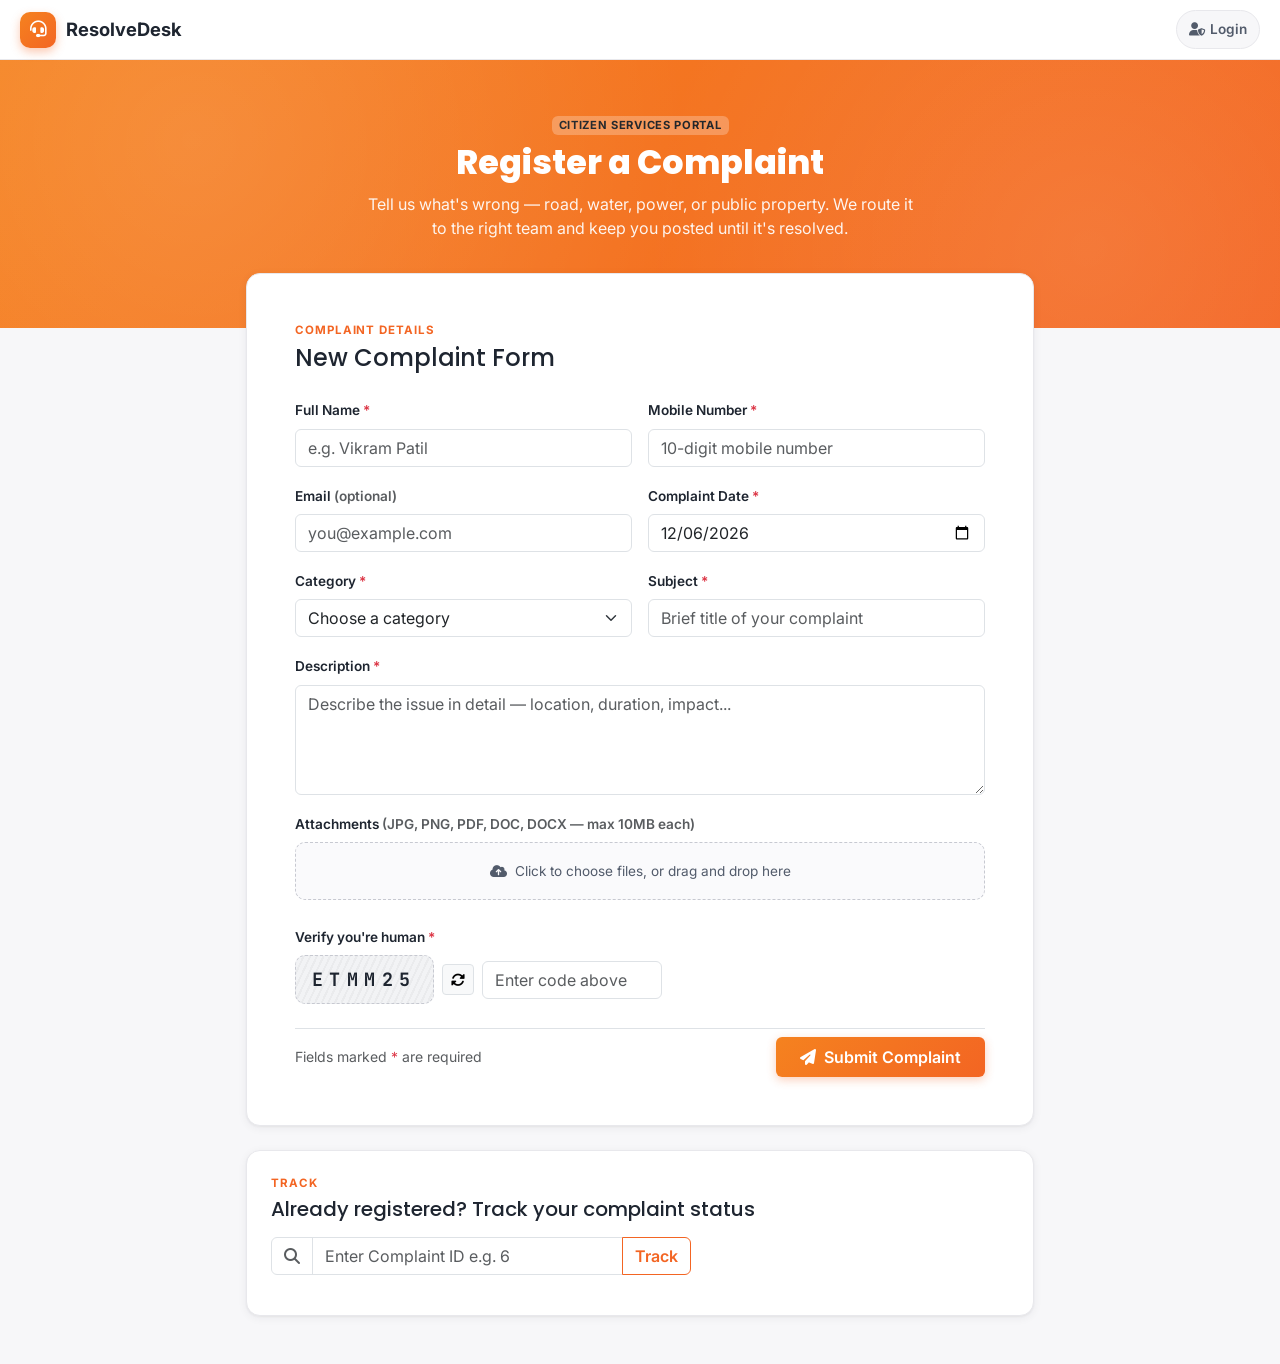
==== commit 8403fa70: "fix the bugs" ====
--- a/index.html
+++ b/index.html
@@ -3,364 +3,22 @@
 <head>
 <meta charset="UTF-8">
 <meta name="viewport" content="width=device-width, initial-scale=1.0">
-<title>ResolveDesk — Complaint Management System</title>
+<title>ResolveDesk — Register a Complaint</title>
 <link rel="preconnect" href="https://fonts.googleapis.com">
 <link href="https://fonts.googleapis.com/css2?family=Poppins:wght@500;600;700;800&family=Inter:wght@400;500;600;700&family=JetBrains+Mono:wght@500;600&display=swap" rel="stylesheet">
 <link rel="stylesheet" href="https://cdnjs.cloudflare.com/ajax/libs/bootstrap/5.3.3/css/bootstrap.min.css">
 <link rel="stylesheet" href="https://cdnjs.cloudflare.com/ajax/libs/font-awesome/6.5.1/css/all.min.css">
-<style>
-:root{
-  --brand-1:#f5821f;
-  --brand-2:#f36523;
-  --brand-grad: linear-gradient(135deg, var(--brand-1), var(--brand-2));
-  --ink:#1e2530;
-  --ink-soft:#525b6b;
-  --bg:#f7f7f9;
-  --card:#ffffff;
-  --line:#e8e8ec;
-  --st-pending:#8a8f98;
-  --st-assigned:#2f6fed;
-  --st-progress:#f36523;
-  --st-completed:#1aa260;
-  --st-closed:#0b6b3a;
-  --st-rejected:#d5342c;
-  --radius:14px;
-  --shadow: 0 2px 10px rgba(30,37,48,.06), 0 1px 2px rgba(30,37,48,.05);
-}
-*{box-sizing:border-box;}
-body{
-  font-family:'Inter',sans-serif;
-  background:var(--bg);
-  color:var(--ink);
-  margin:0;
-}
-h1,h2,h3,h4,h5,.brand-font{font-family:'Poppins',sans-serif;}
-.mono{font-family:'JetBrains Mono',monospace;}
-a{text-decoration:none;}
-
-/* ---------- Topbar ---------- */
-.topbar{
-  background:var(--card);
-  border-bottom:1px solid var(--line);
-  padding:.65rem 1.25rem;
-  display:flex;
-  align-items:center;
-  justify-content:space-between;
-  position:sticky;
-  top:0;
-  z-index:1000;
-}
-.brand{
-  display:flex;
-  align-items:center;
-  gap:.6rem;
-  font-weight:700;
-  font-size:1.15rem;
-}
-.brand .mark{
-  width:36px;height:36px;border-radius:10px;
-  background:var(--brand-grad);
-  display:flex;align-items:center;justify-content:center;
-  color:#fff;font-size:1.05rem;
-  box-shadow:0 4px 10px rgba(243,101,35,.35);
-}
-.role-switch{
-  display:flex;
-  background:var(--bg);
-  border:1px solid var(--line);
-  border-radius:999px;
-  padding:4px;
-  gap:2px;
-}
-.role-switch button{
-  border:none;background:transparent;
-  padding:.4rem 1rem;
-  border-radius:999px;
-  font-weight:600;
-  font-size:.85rem;
-  color:var(--ink-soft);
-  transition:.15s;
-}
-.role-switch button.active{
-  background:var(--brand-grad);
-  color:#fff;
-  box-shadow:0 2px 8px rgba(243,101,35,.35);
-}
-
-/* ---------- Layout ---------- */
-.app-shell{display:flex; min-height:calc(100vh - 62px);}
-.sidebar{
-  width:250px;
-  background:var(--ink);
-  color:#c9cedb;
-  flex-shrink:0;
-  padding:1.1rem .8rem;
-}
-.sidebar .side-section-title{
-  font-size:.7rem;
-  text-transform:uppercase;
-  letter-spacing:.08em;
-  color:#7c8394;
-  margin:1.1rem .6rem .4rem;
-  font-weight:700;
-}
-.sidebar a.nav-item{
-  display:flex;align-items:center;gap:.65rem;
-  padding:.55rem .7rem;
-  border-radius:9px;
-  color:#c9cedb;
-  font-size:.89rem;
-  font-weight:500;
-  margin-bottom:2px;
-}
-.sidebar a.nav-item i{width:18px;text-align:center;color:#8890a0;}
-.sidebar a.nav-item:hover{background:#2a3140;color:#fff;}
-.sidebar a.nav-item.active{
-  background:var(--brand-grad);
-  color:#fff;
-}
-.sidebar a.nav-item.active i{color:#fff;}
-.main{flex:1; padding:1.4rem 1.6rem; min-width:0;}
-
-/* ---------- Cards ---------- */
-.card-flat{
-  background:var(--card);
-  border:1px solid var(--line);
-  border-radius:var(--radius);
-  box-shadow:var(--shadow);
-}
-.stat-card{
-  padding:1.1rem 1.2rem;
-  display:flex;
-  align-items:center;
-  gap:.9rem;
-}
-.stat-card .icon-wrap{
-  width:46px;height:46px;border-radius:12px;
-  display:flex;align-items:center;justify-content:center;
-  font-size:1.1rem;color:#fff;flex-shrink:0;
-}
-.stat-card .num{font-size:1.5rem;font-weight:700;font-family:'Poppins',sans-serif;line-height:1;}
-.stat-card .label{font-size:.78rem;color:var(--ink-soft);font-weight:500;margin-top:2px;}
-
-/* ---------- Badges ---------- */
-.badge-status{
-  padding:.32rem .7rem;
-  border-radius:999px;
-  font-size:.72rem;
-  font-weight:600;
-  color:#fff;
-  letter-spacing:.02em;
-  display:inline-block;
-}
-.b-pending, .bar.b-Pending {background:var(--st-pending);}
-.b-assigned, .bar.b-assigned {background:var(--st-assigned);}
-.b-progress, .bar.b-progress {background:var(--st-progress);}
-.b-completed, .bar.b-completed {background:var(--st-completed);}
-.b-closed, .bar.b-closed {background:var(--st-closed);}
-.b-rejected, .bar.b-rejected {background:var(--st-rejected);}
-
-.priority-High{color:#d5342c;font-weight:700;}
-.priority-Medium{color:#c98a12;font-weight:700;}
-.priority-Low{color:#1aa260;font-weight:700;}
-
-/* ---------- Buttons ---------- */
-.btn-brand{
-  background:var(--brand-grad);
-  border:none;color:#fff;font-weight:600;
-  box-shadow:0 3px 10px rgba(243,101,35,.3);
-}
-.btn-brand:hover{color:#fff; filter:brightness(1.05);}
-.btn-outline-brand{
-  border:1.5px solid var(--brand-2);
-  color:var(--brand-2);
-  font-weight:600;
-  background:transparent;
-}
-.btn-outline-brand:hover{background:var(--brand-2);color:#fff;}
-
-/* ---------- Tables ---------- */
-.table-clean thead th{
-  font-size:.72rem;
-  text-transform:uppercase;
-  letter-spacing:.05em;
-  color:var(--ink-soft);
-  background:#fafafb;
-  border-bottom:1px solid var(--line);
-  font-weight:700;
-  white-space:nowrap;
-}
-.table-clean td{
-  font-size:.87rem;
-  vertical-align:middle;
-}
-.table-clean tbody tr:hover{background:#fff8f2;}
-.icon-btn{
-  width:32px;height:32px;border-radius:8px;
-  display:inline-flex;align-items:center;justify-content:center;
-  border:1px solid var(--line);
-  background:#fff;color:var(--ink-soft);
-  margin-right:3px;
-  font-size:.8rem;
-}
-.icon-btn:hover{background:var(--bg);}
-.icon-btn.view:hover{color:#2f6fed;border-color:#2f6fed;}
-.icon-btn.edit:hover{color:var(--brand-2);border-color:var(--brand-2);}
-.icon-btn.del:hover{color:#d5342c;border-color:#d5342c;}
-
-/* ---------- Public page ---------- */
-.public-hero{
-  background:var(--brand-grad);
-  color:#fff;
-  padding:3.2rem 1rem 5.5rem;
-  text-align:center;
-  position:relative;
-  overflow:hidden;
-}
-.public-hero::before{
-  content:"";
-  position:absolute; inset:0;
-  background-image: radial-gradient(circle at 15% 30%, rgba(255,255,255,.12) 0, transparent 45%),
-                     radial-gradient(circle at 85% 70%, rgba(255,255,255,.10) 0, transparent 40%);
-}
-.public-hero h1{font-size:2.1rem;font-weight:800;position:relative;}
-.public-hero p{opacity:.92;max-width:560px;margin:.5rem auto 0;position:relative;}
-.form-shell{
-  max-width:820px;
-  margin:-3.4rem auto 3rem;
-  padding:0 1rem;
-  position:relative;
-}
-.section-label{
-  font-size:.72rem;font-weight:700;letter-spacing:.08em;
-  text-transform:uppercase;color:var(--brand-2);
-  margin-bottom:.3rem;
-}
-.form-label{font-weight:600;font-size:.85rem;color:var(--ink);}
-.form-control:focus,.form-select:focus{
-  border-color:var(--brand-2);
-  box-shadow:0 0 0 .2rem rgba(243,101,35,.15);
-}
-.captcha-box{
-  background:#f2f3f5;
-  border:1px dashed #c7c9d1;
-  border-radius:10px;
-  padding:.6rem 1rem;
-  font-family:'JetBrains Mono',monospace;
-  font-weight:700;
-  letter-spacing:.35em;
-  font-size:1.15rem;
-  color:var(--ink);
-  user-select:none;
-  display:inline-block;
-  background-image: repeating-linear-gradient(115deg, rgba(0,0,0,.03) 0 2px, transparent 2px 6px);
-}
-.file-drop{
-  border:1.5px dashed #c7c9d1;
-  border-radius:10px;
-  padding:1.1rem;
-  text-align:center;
-  color:var(--ink-soft);
-  background:#fafafc;
-  cursor:pointer;
-  font-size:.85rem;
-}
-.file-drop:hover{border-color:var(--brand-2); color:var(--brand-2);}
-.file-chip{
-  display:inline-flex;align-items:center;gap:.4rem;
-  background:#fff2e8;color:var(--brand-2);
-  border:1px solid #ffd9b8;
-  border-radius:8px;
-  padding:.25rem .6rem;
-  font-size:.78rem;
-  margin:3px 4px 0 0;
-}
-.file-chip i.remove{cursor:pointer;color:#b3552a;}
-
-/* ---------- Timeline / Stepper (signature element) ---------- */
-.stepper{
-  display:flex;
-  align-items:flex-start;
-  justify-content:space-between;
-  padding:1.2rem .5rem .4rem;
-  position:relative;
-}
-.stepper::before{
-  content:"";
-  position:absolute;
-  top:31px; left:8%; right:8%;
-  height:3px;
-  background:var(--line);
-  z-index:0;
-}
-.stepper .step{
-  position:relative;z-index:1;
-  flex:1;
-  display:flex;flex-direction:column;align-items:center;
-  text-align:center;
-}
-.stepper .dot{
-  width:38px;height:38px;border-radius:50%;
-  background:#fff;border:3px solid var(--line);
-  display:flex;align-items:center;justify-content:center;
-  color:#c3c6cf; font-size:.85rem;
-  transition:.2s;
-}
-.stepper .step.done .dot{
-  background:var(--brand-grad);border-color:transparent;color:#fff;
-  box-shadow:0 3px 8px rgba(243,101,35,.35);
-}
-.stepper .step.current .dot{
-  border-color:var(--brand-2); color:var(--brand-2); background:#fff8f2;
-  animation:pulse 1.8s infinite;
-}
-@keyframes pulse{
-  0%{box-shadow:0 0 0 0 rgba(243,101,35,.35);}
-  70%{box-shadow:0 0 0 8px rgba(243,101,35,0);}
-  100%{box-shadow:0 0 0 0 rgba(243,101,35,0);}
-}
-.stepper .step-label{font-size:.72rem;font-weight:600;margin-top:.4rem;color:var(--ink-soft);max-width:80px;}
-.stepper .step.done .step-label, .stepper .step.current .step-label{color:var(--ink);}
-
-/* ---------- Misc ---------- */
-.chart-bars{display:flex;align-items:flex-end;gap:.9rem;height:160px;padding:0 .3rem;}
-.chart-bars .bar-col{flex:1;display:flex;flex-direction:column;align-items:center;justify-content:flex-end;height:100%;}
-.chart-bars .bar{width:100%;max-width:34px;border-radius:6px 6px 0 0;background:var(--brand-grad);transition:.4s;}
-.chart-bars .bar-val{font-size:.72rem;font-weight:700;margin-bottom:2px;}
-.chart-bars .bar-name{font-size:.68rem;color:var(--ink-soft);margin-top:.4rem;text-align:center;}
-
-.section-title{font-weight:700;font-size:1.05rem;margin-bottom:0;}
-.page-header{display:flex;align-items:center;justify-content:space-between;margin-bottom:1.1rem;flex-wrap:wrap;gap:.6rem;}
-.thumb-preview{width:64px;height:64px;object-fit:cover;border-radius:8px;border:1px solid var(--line);}
-.empty-state{padding:3rem 1rem;text-align:center;color:var(--ink-soft);}
-.empty-state i{font-size:2.2rem;color:#d8dae0;margin-bottom:.6rem;}
-.view-page{display:none;}
-.view-page.active{display:block;}
-.toast-container{z-index:2000;}
-.progress-thin{height:6px;border-radius:4px;}
-.progress-thin .progress-bar{background:var(--brand-grad);}
-::-webkit-scrollbar{width:8px;height:8px;}
-::-webkit-scrollbar-thumb{background:#d8dae0;border-radius:4px;}
-
-@media (max-width: 991px){
-  .sidebar{position:fixed; left:-260px; top:62px; bottom:0; z-index:999; transition:.25s; overflow-y:auto;}
-  .sidebar.open{left:0;}
-  .main{padding:1rem;}
-}
-</style>
+<link rel="stylesheet" href="assets/style.css">
 </head>
 <body>
 
 <!-- ============ TOPBAR ============ -->
 <div class="topbar">
   <div class="d-flex align-items-center gap-3">
-    <button class="btn btn-sm btn-light border d-lg-none" id="sidebarToggle"><i class="fa-solid fa-bars"></i></button>
     <div class="brand"><span class="mark"><i class="fa-solid fa-headset"></i></span> ResolveDesk</div>
   </div>
-  <div class="role-switch" id="roleSwitch">
-    <button data-role="public" class="active"><i class="fa-solid fa-user me-1"></i>Public</button>
-    <button data-role="admin"><i class="fa-solid fa-user-shield me-1"></i>Admin</button>
-    <button data-role="employee"><i class="fa-solid fa-user-gear me-1"></i>Employee</button>
+  <div class="role-switch">
+    <a href="login.html" class="button btn btn-sm border-0 py-1 px-2"><i class="fa-solid fa-user-shield me-1"></i>Login</a>
   </div>
 </div>
 
@@ -371,1058 +29,7 @@
 
 <!-- Bootstrap Bundle -->
 <script src="https://cdnjs.cloudflare.com/ajax/libs/bootstrap/5.3.3/js/bootstrap.bundle.min.js"></script>
-<script>
-/* =======================================================================
-   RESOLVEDESK — Complaint Management System (PHP + MySQL backend)
-   ======================================================================= */
-
-const API = "api"; // relative path to the api/ folder
-
-const STATUS_ORDER = ["Pending","Assigned","In Progress","Completed","Closed"];
-const STATUS_BADGE = {
-  "Pending":"b-pending","Assigned":"b-assigned","In Progress":"b-progress",
-  "Completed":"b-completed","Closed":"b-closed","Rejected":"b-rejected"
-};
-const CATEGORIES = ["Water Supply","Electricity","Road & Infrastructure","Sanitation","Noise Pollution","Public Property Damage","Street Lighting","Other"];
-const DEPARTMENTS = ["Public Works","Electrical","Water Board","Sanitation","Administration"];
-
-let currentUser = null; // { id, username, role, employee_id, display_name }
-let state = { adminSection:"dashboard", filters:{status:"",category:"",search:""} };
-let pendingFiles = { reg: [], before: [], after: [] };
-let currentCaptcha = "";
-let cache = { employees: [], complaints: [] };
-
-/* ---------------- generic API helper ---------------- */
-async function api(endpoint, { method = "GET", params = null, form = null } = {}) {
-  let url = `${API}/${endpoint}`;
-  const opts = { method, credentials: "include" };
-  if (method === "GET" && params) {
-    url += "?" + new URLSearchParams(params).toString();
-  } else if (form) {
-    opts.body = form; // FormData — browser sets multipart headers automatically
-  } else if (params) {
-    opts.headers = { "Content-Type": "application/x-www-form-urlencoded" };
-    opts.body = new URLSearchParams(params).toString();
-  }
-  let res, data;
-  try {
-    res = await fetch(url, opts);
-    data = await res.json();
-  } catch (err) {
-    showToast("Network error — check your API/database connection.", "error");
-    throw err;
-  }
-  if (!data.success) {
-    showToast(data.message || "Something went wrong.", "error");
-    throw new Error(data.message || "API error");
-  }
-  return data;
-}
-
-/* ---------------- utils ---------------- */
-function fmtDate(d){ if(!d) return "—"; const dt = new Date(d); return dt.toLocaleDateString('en-IN',{day:'2-digit',month:'short',year:'numeric'}); }
-function fmtDateTime(d){ if(!d) return "—"; const dt = new Date(d); return dt.toLocaleString('en-IN',{day:'2-digit',month:'short',year:'numeric',hour:'2-digit',minute:'2-digit'}); }
-function empName(id, list){ const e = (list||cache.employees).find(x=>String(x.id)===String(id)); return e ? e.name : "Unassigned"; }
-function escapeHtml(s){ return (s==null?"":String(s)).replace(/[&<>"']/g, m=>({'&':'&amp;','<':'&lt;','>':'&gt;','"':'&quot;',"'":'&#39;'}[m])); }
-function fileUrl(path){ return path; } // uploads/... paths are already relative to project root
-
-function showToast(msg, type="success"){
-  const icon = type==="success" ? "fa-circle-check" : type==="error" ? "fa-circle-exclamation" : "fa-circle-info";
-  const bg = type==="success" ? "#1aa260" : type==="error" ? "#d5342c" : "#2f6fed";
-  const el = document.createElement("div");
-  el.className = "toast align-items-center border-0 show mb-2";
-  el.style.background = "#fff";
-  el.style.borderLeft = `4px solid ${bg}`;
-  el.style.boxShadow = "0 6px 20px rgba(30,37,48,.12)";
-  el.innerHTML = `<div class="d-flex">
-      <div class="toast-body fw-semibold" style="color:${bg}"><i class="fa-solid ${icon} me-2"></i>${escapeHtml(msg)}</div>
-      <button type="button" class="btn-close me-2 m-auto" onclick="this.closest('.toast').remove()"></button>
-    </div>`;
-  document.getElementById("toastHost").appendChild(el);
-  setTimeout(()=>el.remove(), 4200);
-}
-
-function setBusy(on){
-  document.getElementById("app").style.opacity = on ? .55 : 1;
-  document.getElementById("app").style.pointerEvents = on ? "none" : "auto";
-}
-
-function genCaptcha(){
-  const chars = "ABCDEFGHJKMNPQRSTUVWXYZ23456789";
-  let s = "";
-  for(let i=0;i<6;i++) s += chars[Math.floor(Math.random()*chars.length)];
-  currentCaptcha = s;
-  const box = document.getElementById("captchaText");
-  if(box) box.textContent = s;
-}
-
-function buildStepper(status){
-  const idx = STATUS_ORDER.indexOf(status);
-  const icons = ["fa-file-circle-plus","fa-user-check","fa-screwdriver-wrench","fa-clipboard-check","fa-box-archive"];
-  return `<div class="stepper">
-    ${STATUS_ORDER.map((s,i)=>{
-      let cls = i < idx ? "done" : i===idx ? "current" : "";
-      return `<div class="step ${cls}">
-        <div class="dot"><i class="fa-solid ${icons[i]}"></i></div>
-        <div class="step-label">${s}</div>
-      </div>`;
-    }).join("")}
-  </div>`;
-}
-
-function renderFileChips(containerId, files, tag){
-  const el = document.getElementById(containerId);
-  if(!el) return;
-  if(!files.length){ el.innerHTML = ""; return; }
-  el.innerHTML = files.map((f,i)=>`<span class="file-chip"><i class="fa-solid fa-paperclip"></i>${escapeHtml(f.name)} <i class="fa-solid fa-xmark remove" onclick="removeFile('${tag}',${i},'${containerId}')"></i></span>`).join("");
-}
-function removeFile(tag, idx, containerId){
-  pendingFiles[tag].splice(idx,1);
-  renderFileChips(containerId, pendingFiles[tag], tag);
-}
-/* =======================================================================
-   PUBLIC VIEW — Register Complaint
-   ======================================================================= */
-function renderPublic(){
-  pendingFiles.reg = [];
-  const html = `
-  <div class="public-hero">
-    <span class="badge bg-white text-dark bg-opacity-25 mb-2" style="letter-spacing:.06em;font-size:.7rem;">CITIZEN SERVICES PORTAL</span>
-    <h1>Register a Complaint</h1>
-    <p>Tell us what's wrong — road, water, power, or public property. We route it to the right team and keep you posted until it's resolved.</p>
-  </div>
-  <div class="form-shell">
-    <div class="card-flat p-4 p-md-5">
-      <div class="section-label">Complaint Details</div>
-      <h4 class="mb-4">New Complaint Form</h4>
-      <form id="complaintForm" novalidate>
-        <div class="row g-3">
-          <div class="col-md-6">
-            <label class="form-label">Full Name <span class="text-danger">*</span></label>
-            <input type="text" class="form-control" id="f_name" required placeholder="e.g. Vikram Patil">
-          </div>
-          <div class="col-md-6">
-            <label class="form-label">Mobile Number <span class="text-danger">*</span></label>
-            <input type="tel" class="form-control" id="f_mobile" required pattern="[0-9]{10}" maxlength="10" placeholder="10-digit mobile number">
-          </div>
-          <div class="col-md-6">
-            <label class="form-label">Email <span class="text-muted">(optional)</span></label>
-            <input type="email" class="form-control" id="f_email" placeholder="you@example.com">
-          </div>
-          <div class="col-md-6">
-            <label class="form-label">Complaint Date <span class="text-danger">*</span></label>
-            <input type="date" class="form-control" id="f_date" required disabled>
-          </div>
-          <div class="col-md-6">
-            <label class="form-label">Category <span class="text-danger">*</span></label>
-            <select class="form-select" id="f_category" required>
-              <option value="" selected disabled>Choose a category</option>
-              ${CATEGORIES.map(c=>`<option value="${c}">${c}</option>`).join("")}
-            </select>
-          </div>
-          <div class="col-md-6">
-            <label class="form-label">Subject <span class="text-danger">*</span></label>
-            <input type="text" class="form-control" id="f_subject" required placeholder="Brief title of your complaint">
-          </div>
-          <div class="col-12">
-            <label class="form-label">Description <span class="text-danger">*</span></label>
-            <textarea class="form-control" id="f_desc" rows="4" required placeholder="Describe the issue in detail — location, duration, impact..."></textarea>
-          </div>
-          <div class="col-12">
-            <label class="form-label">Attachments <span class="text-muted">(JPG, PNG, PDF, DOC, DOCX — max 10MB each)</span></label>
-            <label class="file-drop d-block" for="f_files">
-              <i class="fa-solid fa-cloud-arrow-up me-2"></i>Click to choose files, or drag and drop here
-            </label>
-            <input type="file" id="f_files" class="d-none" multiple accept=".jpg,.jpeg,.png,.pdf,.doc,.docx">
-            <div id="f_files_list" class="mt-2"></div>
-          </div>
-          <div class="col-12">
-            <label class="form-label">Verify you're human <span class="text-danger">*</span></label>
-            <div class="d-flex align-items-center gap-2 flex-wrap">
-              <span class="captcha-box" id="captchaText"></span>
-              <button type="button" class="btn btn-sm btn-light border" onclick="genCaptcha()"><i class="fa-solid fa-rotate"></i></button>
-              <input type="text" class="form-control" id="f_captcha" style="max-width:180px" placeholder="Enter code above" required>
-            </div>
-          </div>
-        </div>
-        <div class="d-flex justify-content-between align-items-center mt-4 pt-2 border-top">
-          <small class="text-muted">Fields marked <span class="text-danger">*</span> are required</small>
-          <button type="submit" class="btn btn-brand px-4 py-2"><i class="fa-solid fa-paper-plane me-2"></i>Submit Complaint</button>
-        </div>
-      </form>
-    </div>
-
-    <div class="card-flat p-4 mt-4">
-      <div class="section-label">Track</div>
-      <h5 class="mb-3">Already registered? Track your complaint status</h5>
-      <div class="input-group" style="max-width:420px">
-        <span class="input-group-text bg-white"><i class="fa-solid fa-magnifying-glass text-muted"></i></span>
-        <input type="text" class="form-control" id="trackId" placeholder="Enter Complaint ID e.g. 6">
-        <button class="btn btn-outline-brand" onclick="trackComplaint()">Track</button>
-      </div>
-      <div id="trackResult" class="mt-3"></div>
-    </div>
-  </div>`;
-  document.getElementById("app").innerHTML = html;
-  document.getElementById("f_date").value = new Date().toISOString().slice(0,10);
-  genCaptcha();
-
-  document.getElementById("f_files").addEventListener("change", (e)=>{
-    pendingFiles.reg = Array.from(e.target.files);
-    renderFileChips("f_files_list", pendingFiles.reg, "reg");
-  });
-
-  document.getElementById("complaintForm").addEventListener("submit", async (e)=>{
-    e.preventDefault();
-    const mobile = document.getElementById("f_mobile").value.trim();
-    const captchaVal = document.getElementById("f_captcha").value.trim().toUpperCase();
-    if(!/^[0-9]{10}$/.test(mobile)){ showToast("Please enter a valid 10-digit mobile number.","error"); return; }
-    if(captchaVal !== currentCaptcha){ showToast("Captcha does not match. Please try again.","error"); genCaptcha(); document.getElementById("f_captcha").value=""; return; }
-
-    const fd = new FormData();
-    fd.append("action","create");
-    fd.append("name", document.getElementById("f_name").value.trim());
-    fd.append("mobile", mobile);
-    fd.append("email", document.getElementById("f_email").value.trim());
-    fd.append("subject", document.getElementById("f_subject").value.trim());
-    fd.append("category", document.getElementById("f_category").value);
-    fd.append("description", document.getElementById("f_desc").value.trim());
-    fd.append("date", document.getElementById("f_date").value);
-    pendingFiles.reg.forEach(f => fd.append("attachments[]", f));
-
-    setBusy(true);
-    try{
-      const res = await api("complaints.php", { method:"POST", form: fd });
-      showToast(res.message);
-      renderPublic();
-    } catch(_) { /* toast already shown */ }
-    finally { setBusy(false); }
-  });
-}
-
-async function trackComplaint(){
-  const id = document.getElementById("trackId").value.trim();
-  const box = document.getElementById("trackResult");
-  if(!id){ return; }
-  try{
-    const res = await api("complaints.php", { params:{action:"track", id} });
-    const c = res.complaint;
-    box.innerHTML = `
-      <div class="border rounded-3 p-3">
-        <div class="d-flex justify-content-between flex-wrap gap-2 mb-2">
-          <div><span class="mono text-muted">#${c.id}</span> — <strong>${escapeHtml(c.subject)}</strong></div>
-          <span class="badge-status ${STATUS_BADGE[c.status]}">${c.status}</span>
-        </div>
-        ${buildStepper(c.status)}
-      </div>`;
-  } catch(_) {
-    box.innerHTML = `<div class="alert alert-light border text-muted mb-0"><i class="fa-solid fa-circle-info me-2"></i>No complaint found with that ID.</div>`;
-  }
-}
-
-/* =======================================================================
-   LOGIN — for Admin / Employee roles
-   ======================================================================= */
-function renderLogin(role){
-  const isAdmin = role === "admin";
-  const html = `
-  <div class="d-flex align-items-center justify-content-center" style="min-height:calc(100vh - 62px);">
-    <div class="card-flat p-4 p-md-5" style="max-width:400px; width:100%;">
-      <div class="text-center mb-4">
-        <span class="mark d-inline-flex" style="width:52px;height:52px;border-radius:14px;background:var(--brand-grad);align-items:center;justify-content:center;color:#fff;font-size:1.3rem;">
-          <i class="fa-solid ${isAdmin?'fa-user-shield':'fa-user-gear'}"></i>
-        </span>
-        <h4 class="mt-3 mb-0">${isAdmin?'Admin':'Employee'} Login</h4>
-        <small class="text-muted">${isAdmin?'Sign in to manage complaints and staff':'Sign in to view complaints assigned to you'}</small>
-      </div>
-      <form id="loginForm">
-        <div class="mb-3">
-          <label class="form-label">${isAdmin?'Username':'Mobile Number (username)'}</label>
-          <input class="form-control" id="l_user" required placeholder="${isAdmin?'admin':'e.g. 9876543210'}">
-        </div>
-        <div class="mb-3">
-          <label class="form-label">Password</label>
-          <input type="password" class="form-control" id="l_pass" required placeholder="••••••••">
-        </div>
-        <button type="submit" class="btn btn-brand w-100 py-2">Sign In</button>
-      </form>
-      <div class="text-center mt-3">
-        <small class="text-muted">Demo: ${isAdmin? 'admin / admin123' : 'any employee mobile / emp123'}</small>
-      </div>
-    </div>
-  </div>`;
-  document.getElementById("app").innerHTML = html;
-
-  document.getElementById("loginForm").addEventListener("submit", async (e)=>{
-    e.preventDefault();
-    const username = document.getElementById("l_user").value.trim();
-    const password = document.getElementById("l_pass").value;
-    setBusy(true);
-    try{
-      const res = await api("auth.php", { method:"POST", params:{action:"login", username, password} });
-      currentUser = res.user;
-      showToast(`Welcome, ${currentUser.display_name}.`);
-      if(currentUser.role === "admin"){ state.adminSection="dashboard"; await renderAdmin(); }
-      else { await renderEmployee(); }
-    } catch(_) { /* toast shown */ }
-    finally { setBusy(false); }
-  });
-}
-
-async function logout(){
-  try{ await api("auth.php", { method:"POST", params:{action:"logout"} }); } catch(_){}
-  currentUser = null;
-  setRole("public");
-}
-/* =======================================================================
-   ADMIN VIEW
-   ======================================================================= */
-const ADMIN_NAV = [
-  {section:"nav", label:"Main"},
-  {key:"dashboard", label:"Dashboard", icon:"fa-gauge-high"},
-  {section:"nav", label:"Master Data"},
-  {key:"employees", label:"Employee Master", icon:"fa-id-card-clip"},
-  {key:"categories", label:"Categories", icon:"fa-tags"},
-  {section:"nav", label:"Complaints"},
-  {key:"all", label:"All Complaints", icon:"fa-list-check"},
-  {key:"pending", label:"Pending", icon:"fa-hourglass-half"},
-  {key:"assigned", label:"Assigned", icon:"fa-user-check"},
-  {key:"progress", label:"In Progress", icon:"fa-screwdriver-wrench"},
-  {key:"completed", label:"Completed", icon:"fa-clipboard-check"},
-  {key:"closed", label:"Closed", icon:"fa-box-archive"},
-  {section:"nav", label:"Reports"},
-  {key:"reports", label:"Reports", icon:"fa-chart-column"},
-  {section:"nav", label:"Settings"},
-  {key:"users", label:"Users & Roles", icon:"fa-users-gear"}
-];
-
-async function renderAdmin(){
-  const html = `
-  <div class="app-shell">
-    <div class="sidebar" id="adminSidebar">
-      ${ADMIN_NAV.map(item=>{
-        if(item.section) return `<div class="side-section-title">${item.label}</div>`;
-        return `<a href="#" class="nav-item ${state.adminSection===item.key?'active':''}" onclick="setAdminSection('${item.key}');return false;"><i class="fa-solid ${item.icon}"></i>${item.label}</a>`;
-      }).join("")}
-      <div class="side-section-title">Account</div>
-      <a href="#" class="nav-item" onclick="logout();return false;"><i class="fa-solid fa-right-from-bracket"></i>Logout (${escapeHtml(currentUser.display_name)})</a>
-    </div>
-    <div class="main" id="adminMain"><div class="empty-state"><i class="fa-solid fa-spinner fa-spin d-block"></i>Loading…</div></div>
-  </div>`;
-  document.getElementById("app").innerHTML = html;
-  await renderAdminSection();
-}
-
-async function setAdminSection(key){
-  state.adminSection = key;
-  state.filters = {status:"",category:"",search:""};
-  document.querySelectorAll("#adminSidebar .nav-item").forEach(a=>a.classList.remove("active"));
-  await renderAdmin();
-  document.getElementById("adminSidebar")?.classList.remove("open");
-}
-
-async function renderAdminSection(){
-  const main = document.getElementById("adminMain");
-  const key = state.adminSection;
-  try{
-    if(key==="dashboard") main.innerHTML = await adminDashboardHTML();
-    else if(key==="employees") main.innerHTML = await employeeMasterHTML();
-    else if(["all","pending","assigned","progress","completed","closed"].includes(key)) main.innerHTML = await complaintListHTML(key);
-    else if(key==="reports") main.innerHTML = await reportsHTML();
-    else if(key==="categories") main.innerHTML = categoriesHTML();
-    else if(key==="users") main.innerHTML = usersRolesHTML();
-    afterAdminRender(key);
-  } catch(err){
-    main.innerHTML = `<div class="empty-state"><i class="fa-solid fa-triangle-exclamation d-block"></i>Could not load this section. Check your API/database connection.</div>`;
-  }
-}
-
-function afterAdminRender(key){
-  if(key==="dashboard") drawDashboardChart();
-}
-
-/* ---- Dashboard ---- */
-async function adminDashboardHTML(){
-  const [statsRes, empRes, listRes] = await Promise.all([
-    api("complaints.php", { params:{action:"stats"} }),
-    api("employees.php", { params:{action:"list"} }),
-    api("complaints.php", { params:{action:"list"} }),
-  ]);
-  cache.employees = empRes.employees;
-  cache.complaints = listRes.complaints;
-  const counts = statsRes.counts;
-  const cards = [
-    {label:"Total Complaints", num:statsRes.total, icon:"fa-inbox", color:"#525b6b"},
-    {label:"Pending", num:counts["Pending"]||0, icon:"fa-hourglass-half", color:"var(--st-pending)"},
-    {label:"Assigned", num:counts["Assigned"]||0, icon:"fa-user-check", color:"var(--st-assigned)"},
-    {label:"In Progress", num:counts["In Progress"]||0, icon:"fa-screwdriver-wrench", color:"var(--st-progress)"},
-    {label:"Completed", num:counts["Completed"]||0, icon:"fa-clipboard-check", color:"var(--st-completed)"},
-    {label:"Closed", num:counts["Closed"]||0, icon:"fa-box-archive", color:"var(--st-closed)"},
-    {label:"Employees", num:statsRes.employee_count, icon:"fa-people-group", color:"var(--brand-2)"}
-  ];
-  const recent = cache.complaints.slice(0,5);
-
-  window.__dashCounts = counts;
-  window.__dashEmployees = statsRes.by_employee;
-
-  return `
-  <div class="page-header">
-    <div><h4 class="section-title mb-0">Dashboard</h4><small class="text-muted">Overview of all complaint activity</small></div>
-    <span class="text-muted small"><i class="fa-regular fa-clock me-1"></i>${new Date().toLocaleString('en-IN',{dateStyle:'medium',timeStyle:'short'})}</span>
-  </div>
-  <div class="row g-3 mb-3">
-    ${cards.map(c=>`
-      <div class="col-6 col-md-4 col-xl-3">
-        <div class="card-flat stat-card">
-          <div class="icon-wrap" style="background:${c.color}"><i class="fa-solid ${c.icon}"></i></div>
-          <div><div class="num">${c.num}</div><div class="label">${c.label}</div></div>
-        </div>
-      </div>`).join("")}
-  </div>
-  <div class="row g-3">
-    <div class="col-lg-7">
-      <div class="card-flat p-3 h-100">
-        <h6 class="fw-bold mb-3">Recent Complaints</h6>
-        <div class="table-responsive">
-          <table class="table table-clean align-middle mb-0">
-            <thead><tr><th>ID</th><th>Name</th><th>Subject</th><th>Category</th><th>Status</th></tr></thead>
-            <tbody>
-              ${recent.map(c=>`<tr style="cursor:pointer" onclick="openViewModal(${c.id})">
-                <td class="mono text-muted">#${c.id}</td>
-                <td>${escapeHtml(c.name)}</td>
-                <td>${escapeHtml(c.subject)}</td>
-                <td>${c.category}</td>
-                <td><span class="badge-status ${STATUS_BADGE[c.status]}">${c.status}</span></td>
-              </tr>`).join("") || `<tr><td colspan="5" class="text-center text-muted py-3">No complaints yet</td></tr>`}
-            </tbody>
-          </table>
-        </div>
-      </div>
-    </div>
-    <div class="col-lg-5">
-      <div class="card-flat p-3 mb-3">
-        <h6 class="fw-bold mb-2">Complaint Status Chart</h6>
-        <div class="chart-bars" id="dashChart"></div>
-      </div>
-      <div class="card-flat p-3">
-        <h6 class="fw-bold mb-3">Employee Performance</h6>
-        ${statsRes.by_employee.map(e=>{
-          const pct = e.assigned ? Math.round((e.done/e.assigned)*100) : 0;
-          return `<div class="mb-2">
-            <div class="d-flex justify-content-between small mb-1"><span>${escapeHtml(e.name)}</span><span class="text-muted">${e.done}/${e.assigned}</span></div>
-            <div class="progress progress-thin"><div class="progress-bar" style="width:${pct}%"></div></div>
-          </div>`;
-        }).join("")}
-      </div>
-    </div>
-  </div>
-  ${complaintModalsHTML()}`;
-}
-
-function drawDashboardChart(){
-  const el = document.getElementById("dashChart");
-  if(!el || !window.__dashCounts) return;
-  const counts = STATUS_ORDER.map(s=>window.__dashCounts[s]||0);
-  const max = Math.max(...counts, 1);
-  el.innerHTML = STATUS_ORDER.map((s,i)=>`
-    <div class="bar-col">
-      <div class="bar-val">${counts[i]}</div>
-      <div class="bar b-${s.toLowerCase}" style="height:${(counts[i]/max*120)||2}px"></div>
-      <div class="bar-name">${s}</div>
-    </div>`).join("");
-}
-
-/* ---- Employee Master ---- */
-async function employeeMasterHTML(){
-  const res = await api("employees.php", { params:{action:"list"} });
-  cache.employees = res.employees;
-  return `
-  <div class="page-header">
-    <div><h4 class="section-title mb-0">Employee Master</h4><small class="text-muted">Manage field staff and departments</small></div>
-    <button class="btn btn-brand" onclick="openEmployeeModal()"><i class="fa-solid fa-plus me-2"></i>Add Employee</button>
-  </div>
-  <div class="card-flat p-3">
-    <div class="table-responsive">
-      <table class="table table-clean align-middle mb-0">
-        <thead><tr><th>Sr.No</th><th>Employee Name</th><th>Mobile</th><th>Department</th><th>Designation</th><th>Status</th><th class="text-end">Action</th></tr></thead>
-        <tbody>
-          ${cache.employees.map((e,i)=>`
-          <tr>
-            <td>${i+1}</td>
-            <td class="fw-semibold">${escapeHtml(e.name)}</td>
-            <td class="mono">${e.mobile}</td>
-            <td>${e.department}</td>
-            <td>${e.designation}</td>
-            <td><span class="badge rounded-pill ${e.status==='Active'?'text-bg-success':'text-bg-secondary'}">${e.status}</span></td>
-            <td class="text-end">
-              <button class="icon-btn edit" onclick="openEmployeeModal(${e.id})" title="Edit"><i class="fa-solid fa-pen"></i></button>
-              <button class="icon-btn del" onclick="deleteEmployee(${e.id})" title="Delete"><i class="fa-solid fa-trash"></i></button>
-            </td>
-          </tr>`).join("") || `<tr><td colspan="7" class="text-center text-muted py-4">No employees added yet</td></tr>`}
-        </tbody>
-      </table>
-    </div>
-  </div>
-
-  <div class="modal fade" id="employeeModal" tabindex="-1">
-    <div class="modal-dialog modal-lg modal-dialog-centered">
-      <div class="modal-content">
-        <div class="modal-header"><h5 class="modal-title" id="empModalTitle">Add Employee</h5><button class="btn-close" data-bs-dismiss="modal"></button></div>
-        <div class="modal-body">
-          <form id="employeeForm">
-            <input type="hidden" id="e_id">
-            <div class="row g-3">
-              <div class="col-md-6"><label class="form-label">Employee Name</label><input class="form-control" id="e_name" required></div>
-              <div class="col-md-6"><label class="form-label">Mobile Number</label><input class="form-control" id="e_mobile" required pattern="[0-9]{10}" maxlength="10"></div>
-              <div class="col-md-6"><label class="form-label">Email</label><input type="email" class="form-control" id="e_email"></div>
-              <div class="col-md-6"><label class="form-label">Department</label>
-                <select class="form-select" id="e_department">${DEPARTMENTS.map(d=>`<option>${d}</option>`).join("")}</select>
-              </div>
-              <div class="col-md-6"><label class="form-label">Designation</label><input class="form-control" id="e_designation" required></div>
-              <div class="col-md-6"><label class="form-label">Status</label>
-                <select class="form-select" id="e_status"><option>Active</option><option>Inactive</option></select>
-              </div>
-              <div class="col-12"><label class="form-label">Address</label><textarea class="form-control" id="e_address" rows="2"></textarea></div>
-            </div>
-          </form>
-        </div>
-        <div class="modal-footer">
-          <button class="btn btn-light border" data-bs-dismiss="modal" onclick="document.getElementById('employeeForm').reset()">Reset</button>
-          <button class="btn btn-brand" onclick="saveEmployee()">Save</button>
-        </div>
-      </div>
-    </div>
-  </div>`;
-}
-
-function openEmployeeModal(id){
-  const modalEl = document.getElementById("employeeModal");
-  const modal = new bootstrap.Modal(modalEl);
-  document.getElementById("employeeForm").reset();
-  document.getElementById("e_id").value = "";
-  document.getElementById("empModalTitle").textContent = "Add Employee";
-  if(id){
-    const e = cache.employees.find(x=>x.id===id);
-    document.getElementById("empModalTitle").textContent = "Edit Employee";
-    document.getElementById("e_id").value = e.id;
-    document.getElementById("e_name").value = e.name;
-    document.getElementById("e_mobile").value = e.mobile;
-    document.getElementById("e_email").value = e.email || "";
-    document.getElementById("e_department").value = e.department;
-    document.getElementById("e_designation").value = e.designation;
-    document.getElementById("e_status").value = e.status;
-    document.getElementById("e_address").value = e.address || "";
-  }
-  modal.show();
-}
-
-async function saveEmployee(){
-  const name = document.getElementById("e_name").value.trim();
-  const mobile = document.getElementById("e_mobile").value.trim();
-  const designation = document.getElementById("e_designation").value.trim();
-  if(!name || !/^[0-9]{10}$/.test(mobile) || !designation){ showToast("Please fill all required fields correctly.","error"); return; }
-  const id = document.getElementById("e_id").value;
-  const params = {
-    action: id ? "update" : "create",
-    id: id || undefined,
-    name, mobile, email: document.getElementById("e_email").value.trim(),
-    department: document.getElementById("e_department").value, designation,
-    status: document.getElementById("e_status").value,
-    address: document.getElementById("e_address").value.trim()
-  };
-  setBusy(true);
-  try{
-    const res = await api("employees.php", { method:"POST", params });
-    showToast(res.message);
-    bootstrap.Modal.getInstance(document.getElementById("employeeModal")).hide();
-    await renderAdminSection();
-  } catch(_) {} finally { setBusy(false); }
-}
-
-async function deleteEmployee(id){
-  if(!confirm("Delete this employee? This cannot be undone.")) return;
-  setBusy(true);
-  try{
-    const res = await api("employees.php", { method:"POST", params:{action:"delete", id} });
-    showToast(res.message, "error");
-    await renderAdminSection();
-  } catch(_) {} finally { setBusy(false); }
-}
-
-function categoriesHTML(){
-  return `
-  <div class="page-header"><h4 class="section-title mb-0">Categories</h4></div>
-  <div class="card-flat p-3">
-    <div class="d-flex flex-wrap gap-2">
-      ${CATEGORIES.map(c=>`<span class="badge rounded-pill text-bg-light border px-3 py-2">${c}</span>`).join("")}
-    </div>
-  </div>`;
-}
-
-function usersRolesHTML(){
-  return `
-  <div class="page-header"><h4 class="section-title mb-0">Users & Roles</h4></div>
-  <div class="row g-3">
-    ${[
-      {role:"Public User", perms:["Register Complaint","Upload Attachments","Track Complaint"], icon:"fa-user"},
-      {role:"Admin", perms:["View Complaints","Assign Employee","Edit / Delete Complaint","Upload Work Photos","Generate Reports","Manage Employees"], icon:"fa-user-shield"},
-      {role:"Employee", perms:["View Assigned Complaints","Add Remarks","Upload Before/After Photos","Mark Complaint Completed"], icon:"fa-user-gear"}
-    ].map(r=>`
-      <div class="col-md-4">
-        <div class="card-flat p-3 h-100">
-          <div class="d-flex align-items-center gap-2 mb-2"><i class="fa-solid ${r.icon}" style="color:var(--brand-2)"></i><h6 class="fw-bold mb-0">${r.role}</h6></div>
-          <ul class="small text-muted ps-3 mb-0">${r.perms.map(p=>`<li>${p}</li>`).join("")}</ul>
-        </div>
-      </div>`).join("")}
-  </div>`;
-}
-/* =======================================================================
-   COMPLAINT LIST (All / filtered by status)
-   ======================================================================= */
-const SECTION_STATUS_MAP = {all:null, pending:"Pending", assigned:"Assigned", progress:"In Progress", completed:"Completed", closed:"Closed"};
-const SECTION_TITLE_MAP = {all:"All Complaints", pending:"Pending Complaints", assigned:"Assigned Complaints", progress:"In Progress Complaints", completed:"Completed Complaints", closed:"Closed Complaints"};
-
-async function complaintListHTML(sectionKey){
-  const params = {action:"list"};
-  const statusFilter = SECTION_STATUS_MAP[sectionKey];
-  if(statusFilter) params.status = statusFilter;
-  else if(state.filters.status) params.status = state.filters.status;
-  if(state.filters.category) params.category = state.filters.category;
-  if(state.filters.search) params.search = state.filters.search;
-
-  const [listRes, empRes] = await Promise.all([
-    api("complaints.php", { params }),
-    api("employees.php", { params:{action:"list"} }),
-  ]);
-  cache.complaints = listRes.complaints;
-  cache.employees = empRes.employees;
-  const list = cache.complaints;
-
-  return `
-  <div class="page-header">
-    <div><h4 class="section-title mb-0">${SECTION_TITLE_MAP[sectionKey]}</h4><small class="text-muted">${list.length} complaint(s) found</small></div>
-    <div class="d-flex gap-2">
-      <button class="btn btn-outline-brand btn-sm" onclick="exportData('excel')"><i class="fa-solid fa-file-excel me-1"></i>Export Excel</button>
-      <button class="btn btn-outline-brand btn-sm" onclick="exportData('pdf')"><i class="fa-solid fa-file-pdf me-1"></i>Export PDF</button>
-    </div>
-  </div>
-  <div class="card-flat p-3 mb-3">
-    <div class="row g-2 align-items-end">
-      <div class="col-md-4">
-        <label class="form-label small mb-1">Search</label>
-        <input class="form-control form-control-sm" placeholder="ID, name, subject, mobile" value="${escapeHtml(state.filters.search)}" onchange="state.filters.search=this.value; renderAdminSection();">
-      </div>
-      <div class="col-md-3">
-        <label class="form-label small mb-1">Category</label>
-        <select class="form-select form-select-sm" onchange="state.filters.category=this.value; renderAdminSection();">
-          <option value="">All Categories</option>
-          ${CATEGORIES.map(c=>`<option ${state.filters.category===c?'selected':''}>${c}</option>`).join("")}
-        </select>
-      </div>
-      <div class="col-md-3">
-        <label class="form-label small mb-1">Status</label>
-        <select class="form-select form-select-sm" onchange="state.filters.status=this.value; renderAdminSection();" ${statusFilter?'disabled':''}>
-          <option value="">All Status</option>
-          ${STATUS_ORDER.map(s=>`<option ${state.filters.status===s?'selected':''}>${s}</option>`).join("")}
-        </select>
-      </div>
-      <div class="col-md-2">
-        <button class="btn btn-light border btn-sm w-100" onclick="state.filters={status:'',category:'',search:''}; renderAdminSection();"><i class="fa-solid fa-filter-circle-xmark me-1"></i>Clear</button>
-      </div>
-    </div>
-  </div>
-  <div class="card-flat p-3">
-    <div class="table-responsive">
-      <table class="table table-clean align-middle mb-0">
-        <thead><tr><th>Sr.No</th><th>ID</th><th>Name</th><th>Subject</th><th>Date</th><th>Category</th><th>Priority</th><th>Status</th><th class="text-end">Action</th></tr></thead>
-        <tbody>
-          ${list.map((c,i)=>`
-          <tr>
-            <td>${i+1}</td>
-            <td class="mono text-muted">#${c.id}</td>
-            <td>${escapeHtml(c.name)}</td>
-            <td>${escapeHtml(c.subject)}</td>
-            <td>${fmtDate(c.complaint_date)}</td>
-            <td>${c.category}</td>
-            <td class="priority-${c.priority}">${c.priority}</td>
-            <td><span class="badge-status ${STATUS_BADGE[c.status]}">${c.status}</span></td>
-            <td class="text-end">
-              <button class="icon-btn view" onclick="openViewModal(${c.id})" title="View"><i class="fa-solid fa-eye"></i></button>
-              <button class="icon-btn edit" onclick="openUpdateModal(${c.id})" title="Update"><i class="fa-solid fa-pen"></i></button>
-              <button class="icon-btn del" onclick="deleteComplaint(${c.id})" title="Delete"><i class="fa-solid fa-trash"></i></button>
-            </td>
-          </tr>`).join("") || `<tr><td colspan="9"><div class="empty-state"><i class="fa-solid fa-inbox d-block"></i>No complaints match your filters</div></td></tr>`}
-        </tbody>
-      </table>
-    </div>
-  </div>
-  ${complaintModalsHTML()}`;
-}
-
-async function deleteComplaint(id){
-  if(!confirm("Delete this complaint permanently?")) return;
-  setBusy(true);
-  try{
-    const res = await api("complaints.php", { method:"POST", params:{action:"delete", id} });
-    showToast(res.message, "error");
-    await renderAdminSection();
-  } catch(_) {} finally { setBusy(false); }
-}
-
-function exportData(type){
-  showToast(`${type==='excel'?'Excel':'PDF'} export generated for current list.`, "info");
-}
-
-/* ---- Modals: View / Update / Assign (shared markup, filled dynamically) ---- */
-function complaintModalsHTML(){
-  return `
-  <!-- VIEW MODAL -->
-  <div class="modal fade" id="viewModal" tabindex="-1">
-    <div class="modal-dialog modal-lg modal-dialog-centered modal-dialog-scrollable">
-      <div class="modal-content"><div class="modal-body p-0" id="viewModalBody">
-        <div class="empty-state"><i class="fa-solid fa-spinner fa-spin d-block"></i>Loading…</div>
-      </div></div>
-    </div>
-  </div>
-
-  <!-- UPDATE MODAL -->
-  <div class="modal fade" id="updateModal" tabindex="-1">
-    <div class="modal-dialog modal-lg modal-dialog-centered">
-      <div class="modal-content">
-        <div class="modal-header"><h5 class="modal-title">Update Complaint <span class="mono text-muted" id="upd_id_label"></span></h5><button class="btn-close" data-bs-dismiss="modal"></button></div>
-        <div class="modal-body" id="updateModalBody"></div>
-        <div class="modal-footer">
-          <button class="btn btn-light border" data-bs-dismiss="modal">Cancel</button>
-          <button class="btn btn-brand" onclick="saveUpdate()">Update Complaint</button>
-        </div>
-      </div>
-    </div>
-  </div>
-
-  <!-- ASSIGN MODAL -->
-  <div class="modal fade" id="assignModal" tabindex="-1">
-    <div class="modal-dialog modal-dialog-centered">
-      <div class="modal-content">
-        <div class="modal-header"><h5 class="modal-title">Assign Complaint <span class="mono text-muted" id="assign_id_label"></span></h5><button class="btn-close" data-bs-dismiss="modal"></button></div>
-        <div class="modal-body" id="assignModalBody"></div>
-        <div class="modal-footer">
-          <button class="btn btn-light border" data-bs-dismiss="modal">Cancel</button>
-          <button class="btn btn-brand" onclick="saveAssign()">Assign</button>
-        </div>
-      </div>
-    </div>
-  </div>`;
-}
-
-async function openViewModal(id){
-  const modal = new bootstrap.Modal(document.getElementById("viewModal"));
-  modal.show();
-  let c;
-  try{
-    const res = await api("complaints.php", { params:{action:"get", id} });
-    c = res.complaint;
-  } catch(_) { modal.hide(); return; }
-
-  const photoChips = (arr) => arr.map(f=>`<a href="${fileUrl(f.file_path)}" target="_blank" class="file-chip text-decoration-none"><i class="fa-solid fa-image"></i><img src="./${fileUrl(f.file_path)} width="450" height="450""> ${escapeHtml(f.file_name)}</a>`).join("");
-
-  document.getElementById("viewModalBody").innerHTML = `
-    <div class="p-4 pb-0 d-flex justify-content-between align-items-start flex-wrap gap-2">
-      <div>
-        <div class="text-muted small mono">Complaint ID #${c.id}</div>
-        <h5 class="mb-0">${escapeHtml(c.subject)}</h5>
-      </div>
-      <span class="badge-status ${STATUS_BADGE[c.status]}">${c.status}</span>
-    </div>
-    <div class="px-4">${buildStepper(c.status)}</div>
-    <div class="px-4 pb-4">
-      <div class="row g-3 small">
-        <div class="col-md-6"><div class="text-muted">Name</div><div class="fw-semibold">${escapeHtml(c.name)}</div></div>
-        <div class="col-md-6"><div class="text-muted">Mobile</div><div class="fw-semibold mono">${c.mobile}</div></div>
-        <div class="col-md-6"><div class="text-muted">Date Raised</div><div class="fw-semibold">${fmtDate(c.complaint_date)}</div></div>
-        <div class="col-md-6"><div class="text-muted">Category</div><div class="fw-semibold">${c.category}</div></div>
-        <div class="col-md-6"><div class="text-muted">Assigned Employee</div><div class="fw-semibold">${c.employee_name || "Unassigned"}</div></div>
-        <div class="col-md-6"><div class="text-muted">Priority</div><div class="fw-semibold priority-${c.priority}">${c.priority}</div></div>
-        <div class="col-12"><div class="text-muted">Description</div><div>${escapeHtml(c.description)}</div></div>
-        ${c.remark ? `<div class="col-12"><div class="text-muted">Latest Remark</div><div>${escapeHtml(c.remark)}</div></div>` : ""}
-      </div>
-      ${c.attachments.length ? `<div class="mt-3"><div class="text-muted small mb-1">Attachments</div>${photoChips(c.attachments)}</div>` : ""}
-      <div class="row mt-3 g-3">
-        ${c.before_photos.length ? `<div class="col-6"><div class="text-muted small mb-1">Before Work Photos</div>${photoChips(c.before_photos)}</div>` : ""}
-        ${c.after_photos.length ? `<div class="col-6"><div class="text-muted small mb-1">After Work Photos</div>${photoChips(c.after_photos)}</div>` : ""}
-      </div>
-      ${c.logs && c.logs.length ? `<div class="mt-3 border-top pt-3">
-        <div class="text-muted small mb-2">Status Timeline</div>
-        ${c.logs.map(l=>`<div class="d-flex justify-content-between small border-bottom py-1">
-          <span><span class="badge-status ${STATUS_BADGE[l.status]||''}" style="font-size:.65rem">${l.status}</span> ${l.remark?('— '+escapeHtml(l.remark)):''}</span>
-          <span class="text-muted">${fmtDateTime(l.changed_at)} · ${escapeHtml(l.changed_by||'')}</span>
-        </div>`).join("")}
-      </div>` : ""}
-      ${currentUser && currentUser.role==="admin" ? `<div class="d-flex gap-2 mt-4 border-top pt-3">
-        <button class="btn btn-outline-brand btn-sm" data-bs-dismiss="modal" onclick="openAssignModal(${c.id})"><i class="fa-solid fa-user-plus me-1"></i>Assign</button>
-        <button class="btn btn-brand btn-sm" data-bs-dismiss="modal" onclick="openUpdateModal(${c.id})"><i class="fa-solid fa-pen me-1"></i>Update</button>
-      </div>` : `<div class="d-flex gap-2 mt-4 border-top pt-3">
-        <button class="btn btn-brand btn-sm" data-bs-dismiss="modal" onclick="openUpdateModal(${c.id})"><i class="fa-solid fa-pen me-1"></i>Update Progress</button>
-      </div>`}
-    </div>`;
-}
-
-async function openUpdateModal(id){
-  let c;
-  try{ const res = await api("complaints.php", { params:{action:"get", id} }); c = res.complaint; }
-  catch(_) { return; }
-
-  document.getElementById("upd_id_label").textContent = "#"+c.id;
-  pendingFiles.before = []; pendingFiles.after = [];
-  const isAdmin = currentUser.role === "admin";
-  document.getElementById("updateModalBody").innerHTML = `
-    <input type="hidden" id="u_id" value="${c.id}">
-    <div class="row g-3">
-      <div class="col-md-6">
-        <label class="form-label">Employee</label>
-        <select class="form-select" id="u_employee" ${isAdmin?'':'disabled'}>
-          <option value="">Unassigned</option>
-          ${cache.employees.map(e=>`<option value="${e.id}" ${String(c.assigned_to)===String(e.id)?'selected':''}>${e.name} — ${e.mobile}</option>`).join("")}
-        </select>
-      </div>
-      <div class="col-md-6">
-        <label class="form-label">Status</label>
-        <select class="form-select" id="u_status">
-          ${STATUS_ORDER.concat(["Rejected"]).map(s=>`<option ${c.status===s?'selected':''}>${s}</option>`).join("")}
-        </select>
-      </div>
-      <div class="col-12">
-        <label class="form-label">Remark</label>
-        <textarea class="form-control" id="u_remark" rows="3">${escapeHtml(c.remark||"")}</textarea>
-      </div>
-      <div class="col-md-6">
-        <label class="form-label">Before Work Photos</label>
-        <label class="file-drop d-block" for="u_before"><i class="fa-solid fa-camera me-2"></i>Upload before photos</label>
-        <input type="file" id="u_before" class="d-none" multiple accept="image/*">
-        <div id="u_before_list" class="mt-2"></div>
-      </div>
-      <div class="col-md-6">
-        <label class="form-label">After Work Photos</label>
-        <label class="file-drop d-block" for="u_after"><i class="fa-solid fa-camera-retro me-2"></i>Upload after photos</label>
-        <input type="file" id="u_after" class="d-none" multiple accept="image/*">
-        <div id="u_after_list" class="mt-2"></div>
-      </div>
-      <div class="col-md-6">
-        <label class="form-label">Completion Date</label>
-        <input type="date" class="form-control" id="u_completion" value="${c.completion_date||''}">
-      </div>
-    </div>`;
-  document.getElementById("u_before").addEventListener("change", e=>{
-    pendingFiles.before = Array.from(e.target.files);
-    renderFileChips("u_before_list", pendingFiles.before, "before");
-  });
-  document.getElementById("u_after").addEventListener("change", e=>{
-    pendingFiles.after = Array.from(e.target.files);
-    renderFileChips("u_after_list", pendingFiles.after, "after");
-  });
-  new bootstrap.Modal(document.getElementById("updateModal")).show();
-}
-
-async function saveUpdate(){
-  const id = document.getElementById("u_id").value;
-  const fd = new FormData();
-  fd.append("action","update");
-  fd.append("id", id);
-  fd.append("employee_id", document.getElementById("u_employee").value);
-  fd.append("status", document.getElementById("u_status").value);
-  fd.append("remark", document.getElementById("u_remark").value.trim());
-  fd.append("completion_date", document.getElementById("u_completion").value);
-  pendingFiles.before.forEach(f=>fd.append("before[]", f));
-  pendingFiles.after.forEach(f=>fd.append("after[]", f));
-
-  setBusy(true);
-  try{
-    const res = await api("complaints.php", { method:"POST", form: fd });
-    showToast(res.message);
-    bootstrap.Modal.getInstance(document.getElementById("updateModal")).hide();
-    if(currentUser.role === "admin") await renderAdminSection();
-    else await renderEmployee();
-  } catch(_) {} finally { setBusy(false); }
-}
-
-function openAssignModal(id){
-  const c = cache.complaints.find(x=>x.id===id);
-  document.getElementById("assign_id_label").textContent = "#"+id;
-  document.getElementById("assignModalBody").innerHTML = `
-    <input type="hidden" id="a_id" value="${id}">
-    <div class="mb-3">
-      <label class="form-label">Employee</label>
-      <select class="form-select" id="a_employee">
-        <option value="">Select employee</option>
-        ${cache.employees.filter(e=>e.status==='Active').map(e=>`<option value="${e.id}" ${c && String(c.assigned_to)===String(e.id)?'selected':''}>${e.name} — ${e.department}</option>`).join("")}
-      </select>
-    </div>
-    <div class="mb-3">
-      <label class="form-label">Priority</label>
-      <select class="form-select" id="a_priority">
-        ${["High","Medium","Low"].map(p=>`<option ${c && c.priority===p?'selected':''}>${p}</option>`).join("")}
-      </select>
-    </div>
-    <div class="mb-3">
-      <label class="form-label">Expected Completion Date</label>
-      <input type="date" class="form-control" id="a_expected">
-    </div>
-    <div class="mb-1">
-      <label class="form-label">Remark</label>
-      <textarea class="form-control" id="a_remark" rows="2"></textarea>
-    </div>`;
-  new bootstrap.Modal(document.getElementById("assignModal")).show();
-}
-
-async function saveAssign(){
-  const id = document.getElementById("a_id").value;
-  const employee_id = document.getElementById("a_employee").value;
-  if(!employee_id){ showToast("Please select an employee.","error"); return; }
-  const params = {
-    action:"assign", id, employee_id,
-    priority: document.getElementById("a_priority").value,
-    expected_date: document.getElementById("a_expected").value,
-    remark: document.getElementById("a_remark").value.trim(),
-  };
-  setBusy(true);
-  try{
-    const res = await api("complaints.php", { method:"POST", params });
-    showToast(res.message);
-    bootstrap.Modal.getInstance(document.getElementById("assignModal")).hide();
-    await renderAdminSection();
-  } catch(_) {} finally { setBusy(false); }
-}
-
-/* =======================================================================
-   REPORTS
-   ======================================================================= */
-async function reportsHTML(){
-  const res = await api("complaints.php", { params:{action:"stats"} });
-  const byCategory = res.by_category;
-  const byEmployee = res.by_employee;
-  return `
-  <div class="page-header"><h4 class="section-title mb-0">Reports</h4></div>
-  <div class="row g-3 mb-3">
-    <div class="col-md-3 col-6"><button class="btn btn-outline-brand w-100 py-3" onclick="showToast('Daily report generated.','info')"><i class="fa-solid fa-calendar-day d-block mb-1"></i>Daily Report</button></div>
-    <div class="col-md-3 col-6"><button class="btn btn-outline-brand w-100 py-3" onclick="showToast('Monthly report generated.','info')"><i class="fa-solid fa-calendar d-block mb-1"></i>Monthly Report</button></div>
-    <div class="col-md-3 col-6"><button class="btn btn-outline-brand w-100 py-3" onclick="showToast('Pending complaint report generated.','info')"><i class="fa-solid fa-hourglass-half d-block mb-1"></i>Pending Report</button></div>
-    <div class="col-md-3 col-6"><button class="btn btn-outline-brand w-100 py-3" onclick="showToast('Closed complaint report generated.','info')"><i class="fa-solid fa-box-archive d-block mb-1"></i>Closed Report</button></div>
-  </div>
-  <div class="row g-3">
-    <div class="col-md-6">
-      <div class="card-flat p-3">
-        <h6 class="fw-bold mb-3">Category Wise Report</h6>
-        ${byCategory.map(x=>`<div class="d-flex justify-content-between small border-bottom py-2"><span>${x.category}</span><span class="fw-semibold">${x.n}</span></div>`).join("") || `<div class="text-muted small">No data</div>`}
-      </div>
-    </div>
-    <div class="col-md-6">
-      <div class="card-flat p-3">
-        <h6 class="fw-bold mb-3">Employee Wise Report</h6>
-        ${byEmployee.map(x=>`<div class="d-flex justify-content-between small border-bottom py-2"><span>${escapeHtml(x.name)}</span><span class="fw-semibold">${x.assigned}</span></div>`).join("")}
-      </div>
-    </div>
-  </div>
-  <div class="d-flex gap-2 mt-3">
-    <button class="btn btn-outline-brand btn-sm" onclick="exportData('excel')"><i class="fa-solid fa-file-excel me-1"></i>Export Excel</button>
-    <button class="btn btn-outline-brand btn-sm" onclick="exportData('pdf')"><i class="fa-solid fa-file-pdf me-1"></i>Export PDF</button>
-    <button class="btn btn-outline-brand btn-sm" onclick="window.print()"><i class="fa-solid fa-print me-1"></i>Print</button>
-  </div>`;
-}
-
-/* =======================================================================
-   EMPLOYEE VIEW
-   ======================================================================= */
-async function renderEmployee(){
-  document.getElementById("app").innerHTML = `<div class="empty-state"><i class="fa-solid fa-spinner fa-spin d-block"></i>Loading…</div>`;
-  let assigned = [];
-  try{
-    const res = await api("complaints.php", { params:{action:"list"} });
-    assigned = res.complaints;
-    cache.complaints = assigned;
-    const empRes = await api("employees.php", { params:{action:"list"} });
-    cache.employees = empRes.employees;
-  } catch(_) {}
-
-  const html = `
-  <div class="app-shell">
-    <div class="main" style="flex:1;">
-      <div class="page-header">
-        <div>
-          <h4 class="section-title mb-0">My Assigned Complaints</h4>
-          <small class="text-muted">Logged in as ${escapeHtml(currentUser.display_name)}</small>
-        </div>
-        <button class="btn btn-light border btn-sm" onclick="logout()"><i class="fa-solid fa-right-from-bracket me-1"></i>Logout</button>
-      </div>
-      <div class="row g-3 mb-3">
-        <div class="col-md-4"><div class="card-flat stat-card"><div class="icon-wrap" style="background:var(--st-assigned)"><i class="fa-solid fa-clipboard-list"></i></div><div><div class="num">${assigned.length}</div><div class="label">Total Assigned</div></div></div></div>
-        <div class="col-md-4"><div class="card-flat stat-card"><div class="icon-wrap" style="background:var(--st-progress)"><i class="fa-solid fa-screwdriver-wrench"></i></div><div><div class="num">${assigned.filter(c=>c.status==='In Progress').length}</div><div class="label">In Progress</div></div></div></div>
-        <div class="col-md-4"><div class="card-flat stat-card"><div class="icon-wrap" style="background:var(--st-completed)"><i class="fa-solid fa-circle-check"></i></div><div><div class="num">${assigned.filter(c=>c.status==='Completed'||c.status==='Closed').length}</div><div class="label">Completed</div></div></div></div>
-      </div>
-      <div class="card-flat p-3">
-        <div class="table-responsive">
-          <table class="table table-clean align-middle mb-0">
-            <thead><tr><th>ID</th><th>Subject</th><th>Category</th><th>Priority</th><th>Date</th><th>Status</th><th class="text-end">Action</th></tr></thead>
-            <tbody>
-              ${assigned.map(c=>`
-              <tr>
-                <td class="mono text-muted">#${c.id}</td>
-                <td>${escapeHtml(c.subject)}</td>
-                <td>${c.category}</td>
-                <td class="priority-${c.priority}">${c.priority}</td>
-                <td>${fmtDate(c.complaint_date)}</td>
-                <td><span class="badge-status ${STATUS_BADGE[c.status]}">${c.status}</span></td>
-                <td class="text-end">
-                  <button class="icon-btn view" onclick="openViewModal(${c.id})" title="View"><i class="fa-solid fa-eye"></i></button>
-                  <button class="icon-btn edit" onclick="openUpdateModal(${c.id})" title="Update Progress"><i class="fa-solid fa-pen"></i></button>
-                </td>
-              </tr>`).join("") || `<tr><td colspan="7"><div class="empty-state"><i class="fa-solid fa-clipboard-check d-block"></i>No complaints assigned to you right now</div></td></tr>`}
-            </tbody>
-          </table>
-        </div>
-      </div>
-    </div>
-  </div>
-  ${complaintModalsHTML()}`;
-  document.getElementById("app").innerHTML = html;
-}
-
-/* =======================================================================
-   ROUTER / INIT
-   ======================================================================= */
-async function setRole(role){
-  document.querySelectorAll("#roleSwitch button").forEach(b=>b.classList.toggle("active", b.dataset.role===role));
-  if(role==="public"){ renderPublic(); return; }
-  if(role==="admin"){
-    if(currentUser && currentUser.role==="admin"){ state.adminSection="dashboard"; await renderAdmin(); }
-    else renderLogin("admin");
-    return;
-  }
-  if(role==="employee"){
-    if(currentUser && currentUser.role==="employee"){ await renderEmployee(); }
-    else renderLogin("employee");
-    return;
-  }
-}
-
-document.getElementById("roleSwitch").addEventListener("click", (e)=>{
-  const btn = e.target.closest("button");
-  if(btn) setRole(btn.dataset.role);
-});
-document.getElementById("sidebarToggle")?.addEventListener("click", ()=>{
-  document.getElementById("adminSidebar")?.classList.toggle("open");
-});
-
-(async function init(){
-  setBusy(true);
-  try{
-    const res = await api("auth.php", { params:{action:"me"} });
-    currentUser = res.user;
-  } catch(_) { currentUser = null; }
-  finally { setBusy(false); }
-
-  if(currentUser && currentUser.role==="admin") setRole("admin");
-  else if(currentUser && currentUser.role==="employee") setRole("employee");
-  else setRole("public");
-})();
-</script>
+<script src="assets/common.js"></script>
+<script src="assets/public.js"></script>
 </body>
 </html>
--- a/assets/style.css
+++ b/assets/style.css
@@ -0,0 +1,338 @@
+:root{
+  --brand-1:#f5821f;
+  --brand-2:#f36523;
+  --brand-grad: linear-gradient(135deg, var(--brand-1), var(--brand-2));
+  --ink:#1e2530;
+  --ink-soft:#525b6b;
+  --bg:#f7f7f9;
+  --card:#ffffff;
+  --line:#e8e8ec;
+  --st-pending:#8a8f98;
+  --st-assigned:#2f6fed;
+  --st-progress:#f36523;
+  --st-completed:#1aa260;
+  --st-closed:#0b6b3a;
+  --st-rejected:#d5342c;
+  --radius:14px;
+  --shadow: 0 2px 10px rgba(30,37,48,.06), 0 1px 2px rgba(30,37,48,.05);
+}
+*{box-sizing:border-box;}
+body{
+  font-family:'Inter',sans-serif;
+  background:var(--bg);
+  color:var(--ink);
+  margin:0;
+}
+h1,h2,h3,h4,h5,.brand-font{font-family:'Poppins',sans-serif;}
+.mono{font-family:'JetBrains Mono',monospace;}
+a{text-decoration:none;}
+
+/* ---------- Topbar ---------- */
+.topbar{
+  background:var(--card);
+  border-bottom:1px solid var(--line);
+  padding:.65rem 1.25rem;
+  display:flex;
+  align-items:center;
+  justify-content:space-between;
+  position:sticky;
+  top:0;
+  z-index:1000;
+}
+.brand{
+  display:flex;
+  align-items:center;
+  gap:.6rem;
+  font-weight:700;
+  font-size:1.15rem;
+}
+.brand .mark{
+  width:36px;height:36px;border-radius:10px;
+  background:var(--brand-grad);
+  display:flex;align-items:center;justify-content:center;
+  color:#fff;font-size:1.05rem;
+  box-shadow:0 4px 10px rgba(243,101,35,.35);
+}
+.role-switch{
+  display:flex;
+  background:var(--bg);
+  border:1px solid var(--line);
+  border-radius:999px;
+  padding:4px;
+  gap:2px;
+}
+.role-switch .button{
+  border:none;background:transparent;
+  padding:.4rem 1rem;
+  border-radius:999px;
+  font-weight:600;
+  font-size:.85rem;
+  color:var(--ink-soft);
+  transition:.15s;
+}
+.role-switch .button:hover{
+  background:var(--brand-grad);
+  color:#fff;
+  box-shadow:0 2px 8px rgba(243,101,35,.35);
+}
+
+/* ---------- Layout ---------- */
+.app-shell{display:flex; min-height:calc(100vh - 62px);}
+.sidebar{
+  width:250px;
+  background:var(--ink);
+  color:#c9cedb;
+  flex-shrink:0;
+  padding:1.1rem .8rem;
+}
+.sidebar .side-section-title{
+  font-size:.7rem;
+  text-transform:uppercase;
+  letter-spacing:.08em;
+  color:#7c8394;
+  margin:1.1rem .6rem .4rem;
+  font-weight:700;
+}
+.sidebar a.nav-item{
+  display:flex;align-items:center;gap:.65rem;
+  padding:.55rem .7rem;
+  border-radius:9px;
+  color:#c9cedb;
+  font-size:.89rem;
+  font-weight:500;
+  margin-bottom:2px;
+}
+.sidebar a.nav-item i{width:18px;text-align:center;color:#8890a0;}
+.sidebar a.nav-item:hover{background:#2a3140;color:#fff;}
+.sidebar a.nav-item.active{
+  background:var(--brand-grad);
+  color:#fff;
+}
+.sidebar a.nav-item.active i{color:#fff;}
+.main{flex:1; padding:1.4rem 1.6rem; min-width:0;}
+
+/* ---------- Cards ---------- */
+.card-flat{
+  background:var(--card);
+  border:1px solid var(--line);
+  border-radius:var(--radius);
+  box-shadow:var(--shadow);
+}
+.stat-card{
+  padding:1.1rem 1.2rem;
+  display:flex;
+  align-items:center;
+  gap:.9rem;
+}
+.stat-card .icon-wrap{
+  width:46px;height:46px;border-radius:12px;
+  display:flex;align-items:center;justify-content:center;
+  font-size:1.1rem;color:#fff;flex-shrink:0;
+}
+.stat-card .num{font-size:1.5rem;font-weight:700;font-family:'Poppins',sans-serif;line-height:1;}
+.stat-card .label{font-size:.78rem;color:var(--ink-soft);font-weight:500;margin-top:2px;}
+
+/* ---------- Badges ---------- */
+.badge-status{
+  padding:.32rem .7rem;
+  border-radius:999px;
+  font-size:.72rem;
+  font-weight:600;
+  color:#fff;
+  letter-spacing:.02em;
+  display:inline-block;
+}
+.b-pending{background:var(--st-pending);}
+.b-assigned{background:var(--st-assigned);}
+.b-progress, .b-in.progress{background:var(--st-progress);}
+.b-completed{background:var(--st-completed);}
+.b-closed{background:var(--st-closed);}
+.b-rejected{background:var(--st-rejected);}
+
+.priority-High{color:#d5342c;font-weight:700;}
+.priority-Medium{color:#c98a12;font-weight:700;}
+.priority-Low{color:#1aa260;font-weight:700;}
+
+/* ---------- Buttons ---------- */
+.btn-brand{
+  background:var(--brand-grad);
+  border:none;color:#fff;font-weight:600;
+  box-shadow:0 3px 10px rgba(243,101,35,.3);
+}
+.btn-brand:hover{color:#fff; filter:brightness(1.05);}
+.btn-outline-brand{
+  border:1.5px solid var(--brand-2);
+  color:var(--brand-2);
+  font-weight:600;
+  background:transparent;
+}
+.btn-outline-brand:hover{background:var(--brand-2);color:#fff;}
+
+/* ---------- Tables ---------- */
+.table-clean thead th{
+  font-size:.72rem;
+  text-transform:uppercase;
+  letter-spacing:.05em;
+  color:var(--ink-soft);
+  background:#fafafb;
+  border-bottom:1px solid var(--line);
+  font-weight:700;
+  white-space:nowrap;
+}
+.table-clean td{
+  font-size:.87rem;
+  vertical-align:middle;
+}
+.table-clean tbody tr:hover{background:#fff8f2;}
+.icon-btn{
+  width:32px;height:32px;border-radius:8px;
+  display:inline-flex;align-items:center;justify-content:center;
+  border:1px solid var(--line);
+  background:#fff;color:var(--ink-soft);
+  margin-right:3px;
+  font-size:.8rem;
+}
+.icon-btn:hover{background:var(--bg);}
+.icon-btn.view:hover{color:#2f6fed;border-color:#2f6fed;}
+.icon-btn.edit:hover{color:var(--brand-2);border-color:var(--brand-2);}
+.icon-btn.del:hover{color:#d5342c;border-color:#d5342c;}
+
+/* ---------- Public page ---------- */
+.public-hero{
+  background:var(--brand-grad);
+  color:#fff;
+  padding:3.2rem 1rem 5.5rem;
+  text-align:center;
+  position:relative;
+  overflow:hidden;
+}
+.public-hero::before{
+  content:"";
+  position:absolute; inset:0;
+  background-image: radial-gradient(circle at 15% 30%, rgba(255,255,255,.12) 0, transparent 45%),
+                     radial-gradient(circle at 85% 70%, rgba(255,255,255,.10) 0, transparent 40%);
+}
+.public-hero h1{font-size:2.1rem;font-weight:800;position:relative;}
+.public-hero p{opacity:.92;max-width:560px;margin:.5rem auto 0;position:relative;}
+.form-shell{
+  max-width:820px;
+  margin:-3.4rem auto 3rem;
+  padding:0 1rem;
+  position:relative;
+}
+.section-label{
+  font-size:.72rem;font-weight:700;letter-spacing:.08em;
+  text-transform:uppercase;color:var(--brand-2);
+  margin-bottom:.3rem;
+}
+.form-label{font-weight:600;font-size:.85rem;color:var(--ink);}
+.form-control:focus,.form-select:focus{
+  border-color:var(--brand-2);
+  box-shadow:0 0 0 .2rem rgba(243,101,35,.15);
+}
+.captcha-box{
+  background:#f2f3f5;
+  border:1px dashed #c7c9d1;
+  border-radius:10px;
+  padding:.6rem 1rem;
+  font-family:'JetBrains Mono',monospace;
+  font-weight:700;
+  letter-spacing:.35em;
+  font-size:1.15rem;
+  color:var(--ink);
+  user-select:none;
+  display:inline-block;
+  background-image: repeating-linear-gradient(115deg, rgba(0,0,0,.03) 0 2px, transparent 2px 6px);
+}
+.file-drop{
+  border:1.5px dashed #c7c9d1;
+  border-radius:10px;
+  padding:1.1rem;
+  text-align:center;
+  color:var(--ink-soft);
+  background:#fafafc;
+  cursor:pointer;
+  font-size:.85rem;
+}
+.file-drop:hover{border-color:var(--brand-2); color:var(--brand-2);}
+.file-chip{
+  display:inline-flex;align-items:center;gap:.4rem;
+  background:#fff2e8;color:var(--brand-2);
+  border:1px solid #ffd9b8;
+  border-radius:8px;
+  padding:.25rem .6rem;
+  font-size:.78rem;
+  margin:3px 4px 0 0;
+}
+.file-chip i.remove{cursor:pointer;color:#b3552a;}
+
+/* ---------- Timeline / Stepper (signature element) ---------- */
+.stepper{
+  display:flex;
+  align-items:flex-start;
+  justify-content:space-between;
+  padding:1.2rem .5rem .4rem;
+  position:relative;
+}
+.stepper::before{
+  content:"";
+  position:absolute;
+  top:31px; left:8%; right:8%;
+  height:3px;
+  background:var(--line);
+  z-index:0;
+}
+.stepper .step{
+  position:relative;z-index:1;
+  flex:1;
+  display:flex;flex-direction:column;align-items:center;
+  text-align:center;
+}
+.stepper .dot{
+  width:38px;height:38px;border-radius:50%;
+  background:#fff;border:3px solid var(--line);
+  display:flex;align-items:center;justify-content:center;
+  color:#c3c6cf; font-size:.85rem;
+  transition:.2s;
+}
+.stepper .step.done .dot{
+  background:var(--brand-grad);border-color:transparent;color:#fff;
+  box-shadow:0 3px 8px rgba(243,101,35,.35);
+}
+.stepper .step.current .dot{
+  border-color:var(--brand-2); color:var(--brand-2); background:#fff8f2;
+  animation:pulse 1.8s infinite;
+}
+@keyframes pulse{
+  0%{box-shadow:0 0 0 0 rgba(243,101,35,.35);}
+  70%{box-shadow:0 0 0 8px rgba(243,101,35,0);}
+  100%{box-shadow:0 0 0 0 rgba(243,101,35,0);}
+}
+.stepper .step-label{font-size:.72rem;font-weight:600;margin-top:.4rem;color:var(--ink-soft);max-width:80px;}
+.stepper .step.done .step-label, .stepper .step.current .step-label{color:var(--ink);}
+
+/* ---------- Misc ---------- */
+.chart-bars{display:flex;align-items:flex-end;gap:.9rem;height:160px;padding:0 .3rem;}
+.chart-bars .bar-col{flex:1;display:flex;flex-direction:column;align-items:center;justify-content:flex-end;height:100%;}
+.chart-bars .bar{width:100%;max-width:34px;border-radius:6px 6px 0 0;/* background:var(--brand-grad); */transition:.4s;}
+.chart-bars .bar-val{font-size:.72rem;font-weight:700;margin-bottom:2px;}
+.chart-bars .bar-name{font-size:.68rem;color:var(--ink-soft);margin-top:.4rem;text-align:center;}
+
+.section-title{font-weight:700;font-size:1.05rem;margin-bottom:0;}
+.page-header{display:flex;align-items:center;justify-content:space-between;margin-bottom:1.1rem;flex-wrap:wrap;gap:.6rem;}
+.thumb-preview{width:64px;height:64px;object-fit:cover;border-radius:8px;border:1px solid var(--line);}
+.empty-state{padding:3rem 1rem;text-align:center;color:var(--ink-soft);}
+.empty-state i{font-size:2.2rem;color:#d8dae0;margin-bottom:.6rem;}
+.view-page{display:none;}
+.view-page.active{display:block;}
+.toast-container{z-index:2000;}
+.progress-thin{height:6px;border-radius:4px;}
+.progress-thin .progress-bar{background:var(--brand-grad);}
+::-webkit-scrollbar{width:8px;height:8px;}
+::-webkit-scrollbar-thumb{background:#d8dae0;border-radius:4px;}
+
+@media (max-width: 991px){
+  .sidebar{position:fixed; left:-260px; top:62px; bottom:0; z-index:999; transition:.25s; overflow-y:auto;}
+  .sidebar.open{left:0;}
+  .main{padding:1rem;}
+}
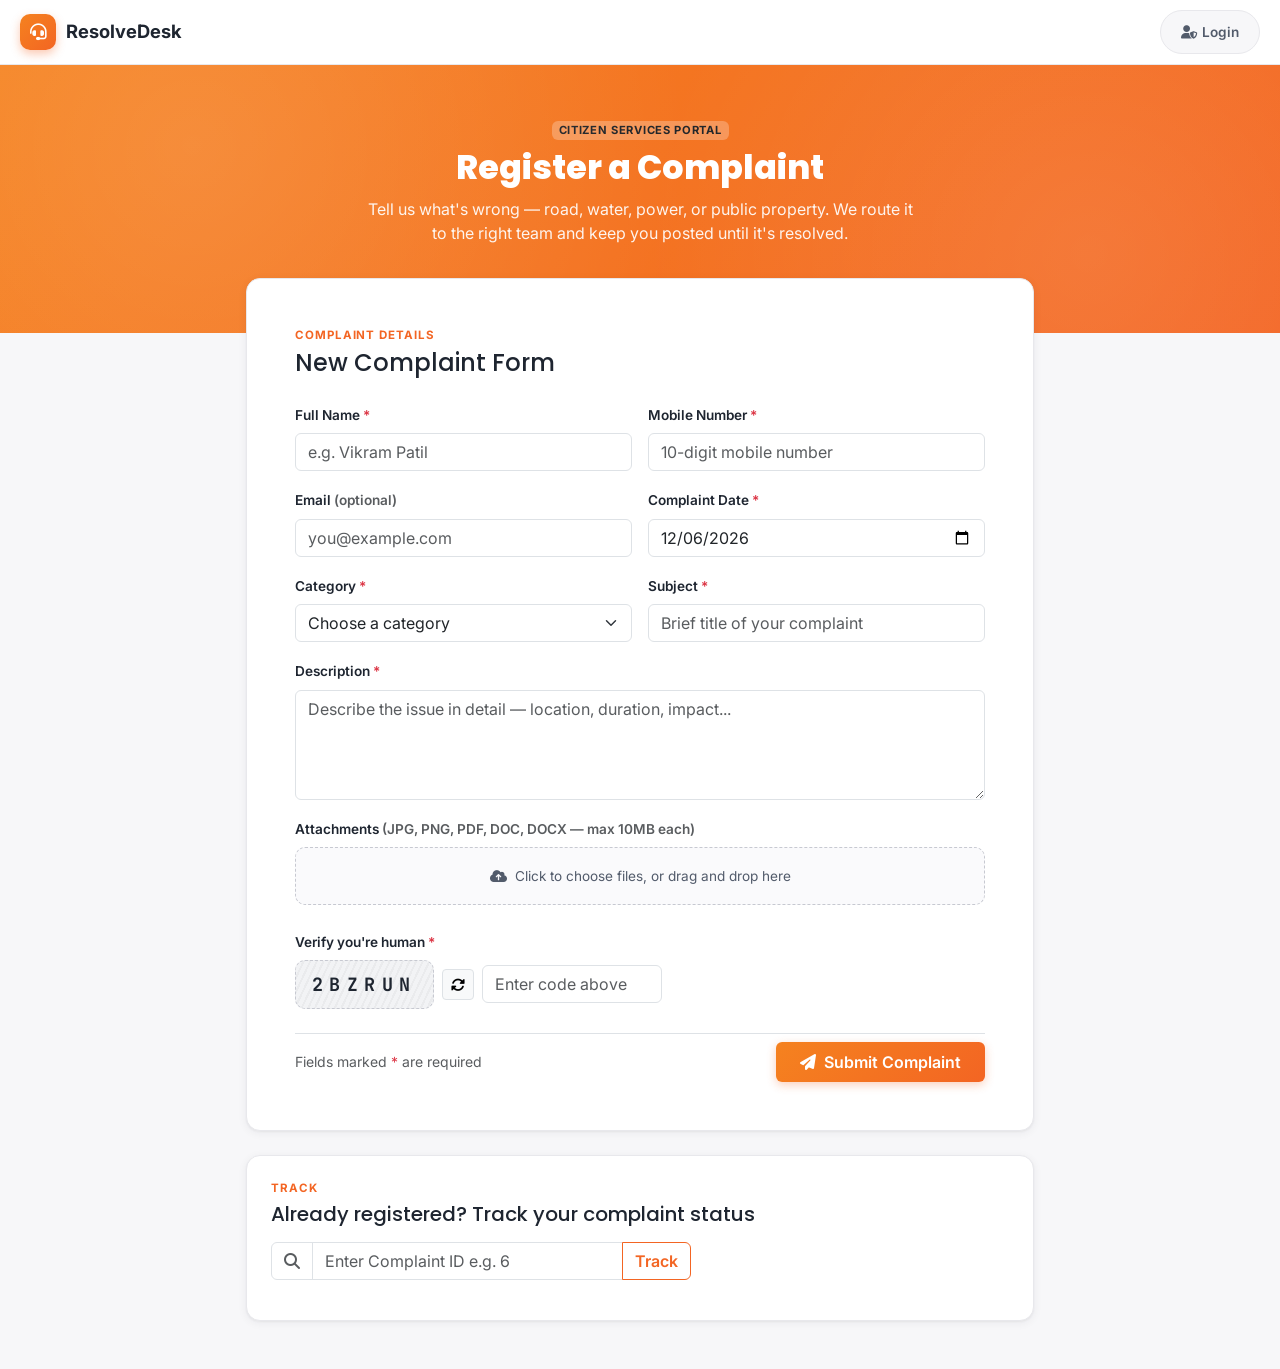
==== commit e4e28777: "update UI" ====
--- a/index.html
+++ b/index.html
@@ -18,7 +18,7 @@
     <div class="brand"><span class="mark"><i class="fa-solid fa-headset"></i></span> ResolveDesk</div>
   </div>
   <div class="role-switch">
-    <a href="login.html" class="button btn btn-sm border-0 py-1 px-2"><i class="fa-solid fa-user-shield me-1"></i>Login</a>
+    <a href="login.html" class="button btn btn-sm border-0"><i class="fa-solid fa-user-shield me-1"></i>Login</a>
   </div>
 </div>
 
